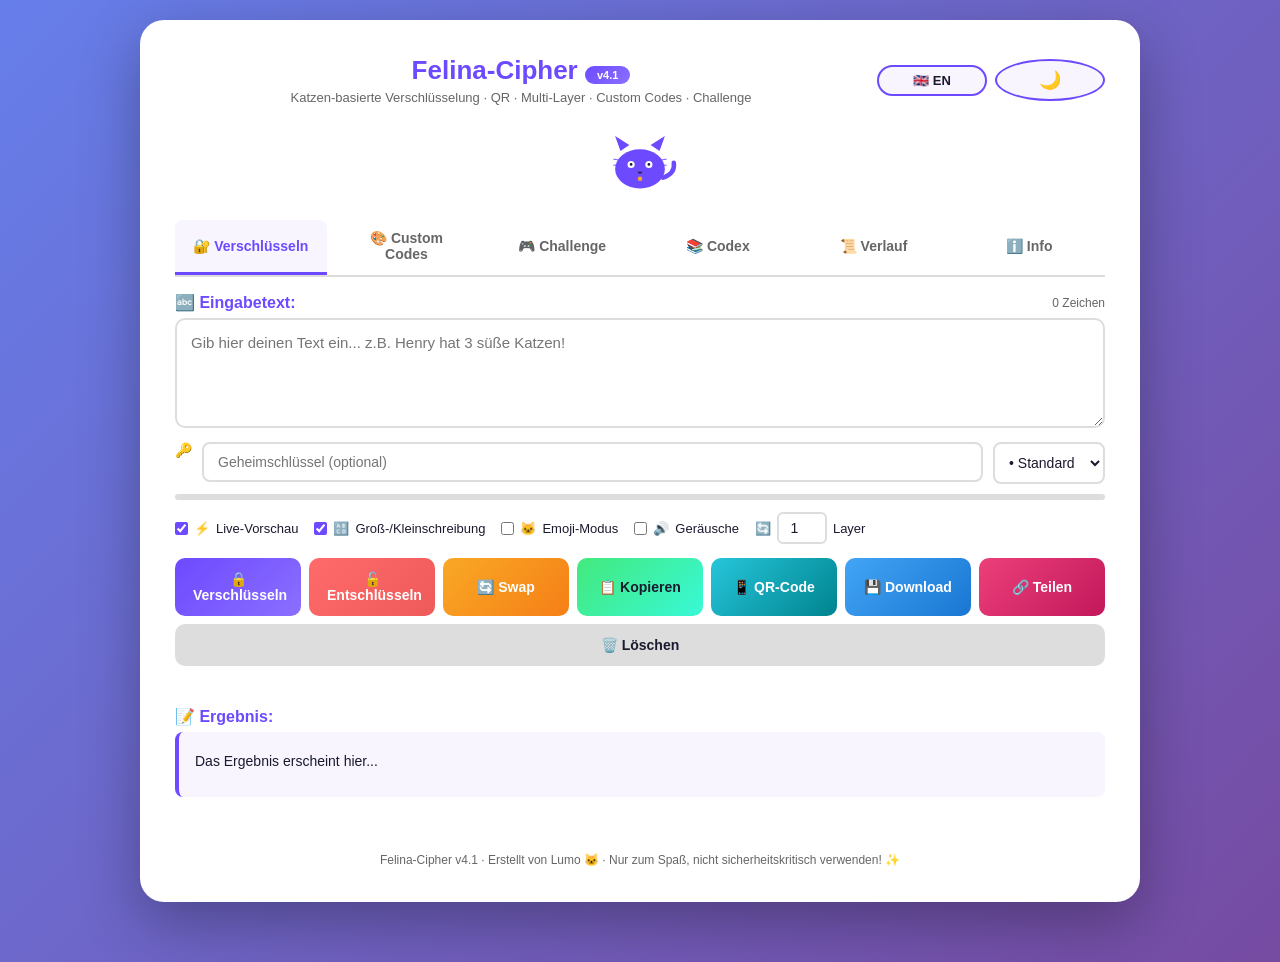
==== index.html @ 843919ae "Rename Cat_V4.1.html to index.html" ====
<!DOCTYPE html>
<html lang="de">
<head>
    <meta charset="UTF-8">
    <meta name="viewport" content="width=device-width, initial-scale=1.0">
    <meta name="description" content="Felina-Cipher v4.1 – Katzenbasierte Verschlüsselung mit Multi-Layer, QR-Codes und Challenge-Modus">
    <title>🐾 Felina-Cipher v4.1</title>
    <style>
        * { box-sizing: border-box; margin: 0; padding: 0; }

        :root {
            --bg: linear-gradient(135deg, #667eea 0%, #764ba2 100%);
            --container-bg: #ffffff;
            --text: #1a1a2e;
            --subtle: #666;
            --border: #ddd;
            --accent: #6d4aff;
            --accent-light: #8b6fff;
            --accent-bg: #f8f5ff;
            --accent-border: rgba(109,74,255,0.3);
            --red: #ff6b6b;
            --green: #43e97b;
            --gold: #f9a825;
            --blue: #42a5f5;
            --pink: #ec407a;
            --cyan: #26c6da;
            --hover-row: #efe7ff;
            --even-row: #f9f9f9;
            --shadow: rgba(0,0,0,0.3);
        }

        [data-theme="dark"] {
            --bg: linear-gradient(135deg, #0f0c29 0%, #1a1a2e 50%, #16213e 100%);
            --container-bg: #1a1a2e;
            --text: #e0e0e0;
            --subtle: #999;
            --border: #3a3a5c;
            --accent: #8b6fff;
            --accent-light: #a78bff;
            --accent-bg: #252540;
            --accent-border: rgba(139,111,255,0.3);
            --red: #ff6b6b;
            --green: #43e97b;
            --gold: #f9a825;
            --blue: #42a5f5;
            --pink: #ec407a;
            --cyan: #26c6da;
            --hover-row: #2e2e4a;
            --even-row: #222240;
            --shadow: rgba(0,0,0,0.6);
        }

        body {
            font-family: 'Segoe UI', Arial, sans-serif;
            background: var(--bg);
            min-height: 100vh;
            display: flex;
            justify-content: center;
            align-items: flex-start;
            padding: 20px;
            color: var(--text);
            transition: background 0.5s;
        }

        .container {
            background: var(--container-bg);
            border-radius: 24px;
            padding: 35px;
            max-width: 1000px;
            width: 100%;
            box-shadow: 0 20px 60px var(--shadow);
            margin-bottom: 40px;
            transition: background 0.4s, color 0.4s;
        }

        /* ========== HEADER ========== */
        .header {
            display: flex;
            justify-content: space-between;
            align-items: center;
            flex-wrap: wrap;
            gap: 10px;
            margin-bottom: 8px;
        }
        .title-area { text-align: center; flex: 1; }
        h1 { color: var(--accent); font-size: 26px; }
        .subtitle { color: var(--subtle); font-size: 13px; margin-top: 4px; }
        .version-badge {
            display: inline-block;
            background: linear-gradient(135deg, var(--accent), var(--accent-light));
            color: white; padding: 3px 12px;
            border-radius: 12px; font-size: 11px; font-weight: bold;
        }
        .header-actions { display: flex; gap: 8px; align-items: center; }

        .icon-btn {
            background: var(--accent-bg);
            border: 2px solid var(--accent);
            border-radius: 50%;
            width: 42px; height: 42px;
            cursor: pointer; font-size: 18px;
            display: flex; align-items: center; justify-content: center;
            transition: transform 0.4s;
            color: var(--text);
        }
        .icon-btn:hover { transform: rotate(360deg) scale(1.1); }

        .lang-toggle {
            background: var(--accent-bg);
            border: 2px solid var(--accent);
            border-radius: 20px;
            padding: 6px 14px;
            cursor: pointer;
            font-size: 13px;
            font-weight: bold;
            color: var(--text);
            transition: all 0.3s;
        }
        .lang-toggle:hover { background: var(--accent); color: white; }

        /* ========== ANIMATED CAT ========== */
        .cat-mascot { display: flex; justify-content: center; margin: 15px 0; }
        .cat-svg { width: 90px; height: 80px; }
        .cat-eye { animation: blink 4s infinite; transform-origin: center; }
        .cat-eye:nth-child(2) { animation-delay: 0.1s; }
        @keyframes blink {
            0%, 88%, 100% { transform: scaleY(1); }
            92% { transform: scaleY(0.1); }
        }
        .cat-tail { animation: tailWag 2s ease-in-out infinite; transform-origin: bottom; }
        @keyframes tailWag {
            0%, 100% { transform: rotate(-5deg); }
            50% { transform: rotate(15deg); }
        }
        .cat-whisker-l { animation: whiskerTwitch 5s infinite; }
        .cat-whisker-r { animation: whiskerTwitch 5s 0.3s infinite; }
        @keyframes whiskerTwitch {
            0%, 90%, 100% { transform: translateX(0); }
            93% { transform: translateX(-1px); }
            96% { transform: translateX(1px); }
        }

        /* ========== TABS ========== */
        .tabs {
            display: flex; gap: 4px; margin: 20px 0 16px;
            border-bottom: 2px solid var(--border); flex-wrap: wrap;
        }
        .tab {
            padding: 10px 18px; cursor: pointer;
            border: none; background: transparent;
            color: var(--subtle); font-size: 14px; font-weight: bold;
            border-bottom: 3px solid transparent;
            transition: all 0.3s; border-radius: 8px 8px 0 0;
            font-family: inherit;
        }
        .tab:hover { color: var(--accent); background: var(--accent-bg); }
        .tab.active {
            color: var(--accent); border-bottom-color: var(--accent);
            background: var(--accent-bg);
        }
        .tab-content { display: none; animation: fadeIn 0.3s ease; }
        .tab-content.active { display: block; }

        /* ========== INPUTS ========== */
        .label {
            font-weight: bold; color: var(--accent);
            margin: 16px 0 6px;
            display: flex; justify-content: space-between; align-items: center;
        }
        .char-counter { font-size: 12px; color: var(--subtle); font-weight: normal; }

        textarea {
            width: 100%; height: 110px;
            padding: 14px; border: 2px solid var(--border);
            border-radius: 10px; font-size: 15px; resize: vertical;
            transition: border-color 0.3s, box-shadow 0.3s;
            background: var(--container-bg); color: var(--text); font-family: inherit;
        }
        textarea:focus { outline: none; border-color: var(--accent); box-shadow: 0 0 0 3px var(--accent-border); }
        textarea.drag-over { border-color: var(--green); background: rgba(67,233,123,0.05); }

        .key-row {
            display: flex; gap: 10px; align-items: flex-start; margin: 10px 0; flex-wrap: wrap;
        }
        .key-row input[type="text"], .key-row input[type="password"] {
            flex: 1; min-width: 150px;
            padding: 10px 14px; border: 2px solid var(--border);
            border-radius: 8px; font-size: 14px;
            background: var(--container-bg); color: var(--text); font-family: inherit;
        }
        .key-row input:focus { outline: none; border-color: var(--gold); box-shadow: 0 0 0 3px rgba(249,168,37,0.15); }

        .strength-meter {
            width: 100%; height: 6px; border-radius: 3px;
            background: var(--border); margin-top: 6px; overflow: hidden;
        }
        .strength-fill {
            height: 100%; width: 0%; border-radius: 3px;
            transition: width 0.4s, background 0.4s;
        }

        select, .sep-select {
            padding: 10px; border: 2px solid var(--border);
            border-radius: 8px; font-size: 14px;
            background: var(--container-bg); color: var(--text); font-family: inherit;
        }
        select:focus { outline: none; border-color: var(--accent); }

        .options-row { display: flex; gap: 16px; margin: 12px 0; flex-wrap: wrap; align-items: center; }
        .checkbox-group { display: flex; align-items: center; gap: 6px; font-size: 13px; }
        .checkbox-group input { accent-color: var(--accent); cursor: pointer; }

        .layer-selector {
            display: flex; align-items: center; gap: 6px; font-size: 13px;
        }
        .layer-selector input {
            width: 50px; padding: 6px; text-align: center;
            border: 2px solid var(--border); border-radius: 6px;
            background: var(--container-bg); color: var(--text); font-size: 14px;
        }
        .layer-selector input:focus { outline: none; border-color: var(--cyan); }

        /* ========== BUTTONS ========== */
        .buttons { display: flex; gap: 8px; margin: 14px 0; flex-wrap: wrap; }
        button {
            flex: 1; min-width: 110px;
            padding: 13px 18px; font-size: 14px;
            border: none; border-radius: 10px;
            cursor: pointer;
            transition: transform 0.2s, box-shadow 0.2s, opacity 0.2s;
            font-weight: bold; font-family: inherit;
        }
        button:hover { transform: translateY(-2px); box-shadow: 0 5px 15px var(--accent-border); }
        button:active { transform: translateY(0); }
        button:disabled { opacity: 0.5; cursor: not-allowed; transform: none; }

        .btn-encrypt { background: linear-gradient(135deg, #6d4aff, #8b6fff); color: white; }
        .btn-decrypt { background: linear-gradient(135deg, #ff6b6b, #ee5a5a); color: white; }
        .btn-clear { background: var(--border); color: var(--text); }
        .btn-copy { background: linear-gradient(135deg, #43e97b, #38f9d7); color: #1a1a2e; }
        .btn-swap { background: linear-gradient(135deg, #f9a825, #f57f17); color: white; }
        .btn-download { background: linear-gradient(135deg, #42a5f5, #1976d2); color: white; }
        .btn-share { background: linear-gradient(135deg, #ec407a, #c2185b); color: white; }
        .btn-qr { background: linear-gradient(135deg, #26c6da, #00838f); color: white; }
        .btn-challenge { background: linear-gradient(135deg, #ab47bc, #6a1b9a); color: white; }

        /* ========== RESULT ========== */
        .progress-bar {
            height: 3px; border-radius: 3px;
            background: var(--border); overflow: hidden;
            margin: 8px 0; opacity: 0; transition: opacity 0.3s;
        }
        .progress-bar.active { opacity: 1; }
        .progress-fill {
            height: 100%;
            background: linear-gradient(90deg, var(--accent), var(--accent-light));
            width: 0%; transition: width 0.3s;
        }

        .result-box {
            background: var(--accent-bg);
            border-left: 4px solid var(--accent);
            padding: 16px; border-radius: 8px;
            word-break: break-word; min-height: 65px;
            font-size: 14px; line-height: 1.9;
            animation: fadeIn 0.3s ease;
        }

        @keyframes fadeIn { from { opacity: 0; transform: translateY(-5px); } to { opacity: 1; transform: translateY(0); } }

        .stats-bar { display: flex; gap: 10px; margin-top: 10px; font-size: 11px; color: var(--subtle); flex-wrap: wrap; }
        .stat-item { background: var(--accent-bg); padding: 4px 10px; border-radius: 8px; border: 1px solid var(--border); }

        .layer-indicator {
            display: flex; gap: 4px; margin-top: 8px; flex-wrap: wrap;
        }
        .layer-dot {
            width: 24px; height: 24px; border-radius: 50%;
            background: var(--accent-bg); border: 2px solid var(--accent);
            display: flex; align-items: center; justify-content: center;
            font-size: 10px; font-weight: bold; color: var(--accent);
            transition: all 0.3s;
        }
        .layer-dot.active { background: var(--accent); color: white; transform: scale(1.15); }

        /* ========== FREQUENCY CHART ========== */
        .freq-chart { margin-top: 16px; display: flex; flex-wrap: wrap; gap: 6px; }
        .freq-bar-wrapper { display: flex; flex-direction: column; align-items: center; gap: 4px; min-width: 50px; }
        .freq-bar {
            width: 30px;
            background: linear-gradient(180deg, var(--accent), var(--accent-light));
            border-radius: 4px 4px 0 0;
            transition: height 0.5s ease; min-height: 2px;
        }
        .freq-label { font-size: 9px; color: var(--subtle); text-align: center; max-width: 50px; overflow: hidden; text-overflow: ellipsis; white-space: nowrap; }

        /* ========== QR MODAL ========== */
        .modal-overlay {
            position: fixed; inset: 0;
            background: rgba(0,0,0,0.7);
            display: none; align-items: center; justify-content: center;
            z-index: 1000; padding: 20px;
            backdrop-filter: blur(4px);
        }
        .modal-overlay.active { display: flex; animation: fadeIn 0.2s ease; }
        .modal-content {
            background: var(--container-bg);
            border-radius: 20px; padding: 30px;
            max-width: 400px; width: 100%; text-align: center;
            box-shadow: 0 20px 60px rgba(0,0,0,0.5);
            animation: modalIn 0.3s ease;
        }
        @keyframes modalIn { from { opacity: 0; transform: scale(0.9); } to { opacity: 1; transform: scale(1); } }
        .modal-content h2 { color: var(--accent); margin-bottom: 16px; }
        .modal-content img { max-width: 250px; border-radius: 12px; margin: 16px auto; display: block; }
        .modal-content .modal-buttons { display: flex; gap: 10px; margin-top: 16px; }
        .modal-content button { min-width: auto; }

        /* ========== HISTORY ========== */
        .history-list { display: flex; flex-direction: column; gap: 8px; margin-top: 12px; }
        .history-item {
            display: flex; justify-content: space-between; align-items: center;
            padding: 10px 14px; background: var(--accent-bg);
            border: 1px solid var(--border); border-radius: 10px;
            cursor: pointer; transition: border-color 0.3s, transform 0.2s;
        }
        .history-item:hover { border-color: var(--accent); transform: translateX(4px); }
        .history-text { font-size: 13px; overflow: hidden; text-overflow: ellipsis; white-space: nowrap; max-width: 70%; }
        .history-meta { font-size: 11px; color: var(--subtle); display: flex; gap: 10px; align-items: center; }
        .history-delete { background: none; border: none; color: var(--red); cursor: pointer; font-size: 18px; padding: 2px 6px; min-width: auto; }
        .history-delete:hover { transform: scale(1.3); box-shadow: none; }
        .history-empty { text-align: center; color: var(--subtle); padding: 30px; font-size: 14px; }

        /* ========== CUSTOM CODES ========== */
        .custom-code-row {
            display: flex; gap: 8px; align-items: center; margin-bottom: 8px; flex-wrap: wrap;
        }
        .custom-code-row input {
            padding: 8px 12px; border: 2px solid var(--border);
            border-radius: 8px; font-size: 14px;
            background: var(--container-bg); color: var(--text); font-family: inherit;
        }
        .custom-code-row input:first-child { width: 60px; text-align: center; }
        .custom-code-row input:nth-child(2) { flex: 1; min-width: 150px; }
        .custom-code-row button { min-width: auto; max-width: 40px; padding: 8px; font-size: 16px; }
        .custom-list { margin-top: 16px; }
        .custom-item {
            display: inline-flex; align-items: center; gap: 6px;
            background: var(--accent-bg); border: 1px solid var(--accent);
            border-radius: 20px; padding: 4px 12px; margin: 4px; font-size: 13px;
        }
        .custom-item button { min-width: auto; max-width: auto; background: none; border: none; color: var(--red); cursor: pointer; font-size: 16px; padding: 0; }

        /* ========== CHALLENGE ========== */
        .challenge-box {
            background: linear-gradient(135deg, var(--accent-bg), rgba(171,71,188,0.1));
            border: 2px dashed var(--accent);
            border-radius: 12px; padding: 24px; margin: 16px 0; text-align: center;
        }
        .challenge-code {
            font-family: monospace; font-size: 14px;
            background: var(--container-bg); border-radius: 8px;
            padding: 16px; margin: 12px 0; word-break: break-word;
            border: 1px solid var(--border);
        }
        .challenge-feedback { margin-top: 10px; font-weight: bold; font-size: 14px; }

        /* ========== TABLES ========== */
        .table-search {
            width: 100%; padding: 10px 14px;
            border: 2px solid var(--border); border-radius: 8px;
            font-size: 14px; margin-bottom: 12px;
            background: var(--container-bg); color: var(--text); font-family: inherit;
        }
        .table-search:focus { outline: none; border-color: var(--accent); }
        .tables-container { display: flex; gap: 20px; flex-wrap: wrap; }
        .table-wrapper { flex: 1; min-width: 250px; }
        .table-wrapper h3 { color: var(--accent); font-size: 15px; margin-bottom: 8px; }
        table { width: 100%; border-collapse: collapse; font-size: 12px; }
        th, td { padding: 8px 10px; border: 1px solid var(--border); text-align: left; }
        th { background: var(--accent); color: white; position: sticky; top: 0; }
        tr:nth-child(even) { background: var(--even-row); }
        tr:hover { background: var(--hover-row); }
        td code { background: var(--accent-bg); padding: 2px 6px; border-radius: 4px; font-size: 11px; color: var(--accent); }
        .section-divider { background: var(--accent); color: white; font-weight: bold; text-align: center; }

        /* ========== ABOUT ========== */
        .about-card { background: var(--accent-bg); border-radius: 12px; padding: 20px; margin-top: 12px; line-height: 1.8; }
        .about-card h3 { color: var(--accent); margin-bottom: 10px; }
        .about-card ul { margin-left: 20px; }
        .about-card li { margin-bottom: 6px; }
        .about-card code { background: var(--container-bg); padding: 2px 6px; border-radius: 4px; font-size: 12px; color: var(--accent); }
        kbd { background: var(--accent-bg); border: 1px solid var(--border); border-radius: 4px; padding: 2px 6px; font-size: 12px; font-family: monospace; }

        footer { text-align: center; margin-top: 30px; color: var(--subtle); font-size: 12px; }
        .error-text { color: var(--red); }
        .success-text { color: var(--green); font-weight: bold; }
        .warning-text { color: var(--gold); font-weight: bold; }

        @media (max-width: 600px) {
            .container { padding: 20px; }
            h1 { font-size: 20px; }
            button { min-width: 100%; }
            .buttons { flex-direction: column; }
            .table-wrapper { min-width: 100%; }
        }
    </style>
</head>
<body>
    <div class="container">
        <!-- HEADER -->
        <div class="header">
            <div class="title-area">
                <h1>Felina-Cipher <span class="version-badge">v4.1</span></h1>
                <p class="subtitle" data-i18n="subtitle">Katzen-basierte Verschlüsselung · QR · Multi-Layer · Custom Codes · Challenge</p>
            </div>
            <div class="header-actions">
                <button class="lang-toggle" onclick="toggleLang()" id="langBtn" aria-label="Sprache wechseln">🇬🇧 EN</button>
                <button class="icon-btn" onclick="toggleTheme()" title="Dark Mode" id="themeBtn" aria-label="Dark Mode umschalten">🌙</button>
            </div>
        </div>

        <!-- ANIMATED CAT -->
        <div class="cat-mascot">
            <svg class="cat-svg" viewBox="0 0 100 90" role="img" aria-label="Felina-Cipher Maskottchen">
                <ellipse cx="50" cy="55" rx="28" ry="22" fill="#6d4aff"/>
                <polygon points="28,35 22,18 38,28" fill="#6d4aff"/>
                <polygon points="72,35 78,18 62,28" fill="#6d4aff"/>
                <circle cx="40" cy="50" r="4" fill="white" class="cat-eye"/>
                <circle cx="60" cy="50" r="4" fill="white" class="cat-eye"/>
                <circle cx="40" cy="50" r="1.5" fill="#1a1a2e"/>
                <circle cx="60" cy="50" r="1.5" fill="#1a1a2e"/>
                <path d="M 48 58 Q 50 61 52 58" stroke="#1a1a2e" stroke-width="1.5" fill="none"/>
                <line x1="32" y1="46" x2="20" y2="44" stroke="#6d4aff" stroke-width="1" class="cat-whisker-l"/>
                <line x1="32" y1="50" x2="20" y2="51" stroke="#6d4aff" stroke-width="1" class="cat-whisker-l"/>
                <line x1="68" y1="46" x2="80" y2="44" stroke="#6d4aff" stroke-width="1" class="cat-whisker-r"/>
                <line x1="68" y1="50" x2="80" y2="51" stroke="#6d4aff" stroke-width="1" class="cat-whisker-r"/>
                <path class="cat-tail" d="M 76 65 Q 90 60 88 48" stroke="#6d4aff" stroke-width="5" fill="none" stroke-linecap="round"/>
                <circle cx="50" cy="66" r="2.5" fill="#f9a825"/>
            </svg>
        </div>

        <!-- TABS -->
        <div class="tabs" role="tablist">
            <button class="tab active" onclick="switchTab(event,'main')" data-i18n="tab_cipher" role="tab">🔐 Verschlüsseln</button>
            <button class="tab" onclick="switchTab(event,'custom')" data-i18n="tab_custom" role="tab">🎨 Custom Codes</button>
            <button class="tab" onclick="switchTab(event,'challenge')" data-i18n="tab_challenge" role="tab">🎮 Challenge</button>
            <button class="tab" onclick="switchTab(event,'codex')" data-i18n="tab_codex" role="tab">📚 Codex</button>
            <button class="tab" onclick="switchTab(event,'history')" data-i18n="tab_history" role="tab">📜 Verlauf</button>
            <button class="tab" onclick="switchTab(event,'about')" data-i18n="tab_about" role="tab">ℹ️ Info</button>
        </div>

        <!-- ========== TAB: MAIN ========== -->
        <div class="tab-content active" id="tab-main" role="tabpanel">
            <div class="label">
                <span data-i18n="input_label">🔤 Eingabetext:</span>
                <span class="char-counter" id="charCounter">0 Zeichen</span>
            </div>
            <textarea id="inputText" placeholder="Gib hier deinen Text ein... z.B. Henry hat 3 süße Katzen!" oninput="onInputChange()"></textarea>

            <div class="key-row">
                <span style="font-size:14px;">🔑</span>
                <input type="password" id="secretKey" placeholder="Geheimschlüssel (optional)" oninput="updateStrength(); handleLivePreview();">
                <select id="separatorSelect" class="sep-select" onchange="handleLivePreview()">
                    <option value=" • ">• Standard</option>
                    <option value=" ">␣ Leerz.</option>
                    <option value=" 🐾 ">🐾 Pfote</option>
                    <option value=" | ">| Strich</option>
                    <option value=" / ">/ Slash</option>
                    <option value=" :: ">:: Doppelp.</option>
                    <option value=" 🐱 ">🐱 Katze</option>
                    <option value=" ⭐ ">⭐ Stern</option>
                </select>
            </div>
            <div class="strength-meter"><div class="strength-fill" id="strengthFill"></div></div>

            <div class="options-row">
                <label class="checkbox-group">
                    <input type="checkbox" id="livePreview" checked onchange="handleLivePreview()">
                    ⚡ <span data-i18n="live_preview">Live-Vorschau</span>
                </label>
                <label class="checkbox-group">
                    <input type="checkbox" id="preserveCase" checked onchange="handleLivePreview()">
                    🔠 <span data-i18n="case_preserve">Groß-/Kleinschreibung</span>
                </label>
                <label class="checkbox-group">
                    <input type="checkbox" id="emojiMode" onchange="handleLivePreview()">
                    🐱 <span data-i18n="emoji_mode">Emoji-Modus</span>
                </label>
                <label class="checkbox-group">
                    <input type="checkbox" id="soundEnabled" onchange="toggleSound()">
                    🔊 <span data-i18n="sounds">Geräusche</span>
                </label>
                <div class="layer-selector">
                    <span>🔄</span>
                    <input type="number" id="layerCount" min="1" max="5" value="1" onchange="handleLivePreview()">
                    <span data-i18n="layers">Layer</span>
                </div>
            </div>

            <div class="buttons">
                <button class="btn-encrypt" onclick="encrypt()" data-i18n="encrypt">🔒 Verschlüsseln</button>
                <button class="btn-decrypt" onclick="decrypt()" data-i18n="decrypt">🔓 Entschlüsseln</button>
                <button class="btn-swap" onclick="swapToInput()" data-i18n="swap">🔄 Swap</button>
                <button class="btn-copy" onclick="copyResult()" data-i18n="copy">📋 Kopieren</button>
                <button class="btn-qr" onclick="showQR()" data-i18n="qr">📱 QR-Code</button>
                <button class="btn-download" onclick="downloadResult()" data-i18n="download">💾 Download</button>
                <button class="btn-share" onclick="shareURL()" data-i18n="share">🔗 Teilen</button>
                <button class="btn-clear" onclick="clearAll()" data-i18n="clear">🗑️ Löschen</button>
            </div>

            <div class="progress-bar" id="progressBar"><div class="progress-fill" id="progressFill"></div></div>
            <div class="layer-indicator" id="layerIndicator"></div>

            <div class="label"><span data-i18n="result">📝 Ergebnis:</span></div>
            <div class="result-box" id="outputBox" data-i18n-placeholder="result_placeholder">Das Ergebnis erscheint hier...</div>
            <div class="stats-bar" id="statsBar"></div>
            <div class="freq-chart" id="freqChart"></div>
        </div>

        <!-- ========== TAB: CUSTOM CODES ========== -->
        <div class="tab-content" id="tab-custom" role="tabpanel">
            <h3 style="color:var(--accent);" data-i18n="custom_title">🎨 Eigene Katzen-Codes definieren</h3>
            <p style="color:var(--subtle);font-size:13px;margin:8px 0;" data-i18n="custom_desc">
                Überschreibe bestehende Codes oder füge neue hinzu. Diese werden beim Verschlüsseln verwendet.
            </p>
            <div class="custom-code-row">
                <input type="text" id="customChar" placeholder="A" maxlength="2">
                <input type="text" id="customCode" placeholder="meow-mix">
                <button class="btn-encrypt" onclick="addCustomCode()" style="min-width:auto;padding:8px 16px;">➕ Hinzufügen</button>
            </div>
            <div class="custom-list" id="customList"></div>
            <div style="display:flex;gap:10px;margin-top:16px;flex-wrap:wrap;">
                <button class="btn-download" onclick="exportConfig()" style="min-width:auto;padding:10px 20px;">📤 Export JSON</button>
                <button class="btn-encrypt" onclick="document.getElementById('importFile').click()" style="min-width:auto;padding:10px 20px;">📥 Import JSON</button>
                <input type="file" id="importFile" accept=".json" style="display:none;" onchange="importConfig(event)">
                <button class="btn-clear" onclick="resetCustomCodes()" style="min-width:auto;padding:10px 20px;">🗑️ Zurücksetzen</button>
            </div>
        </div>

        <!-- ========== TAB: CHALLENGE ========== -->
        <div class="tab-content" id="tab-challenge" role="tabpanel">
            <h3 style="color:var(--accent);" data-i18n="challenge_title">🎮 Challenge-Modus</h3>
            <p style="color:var(--subtle);font-size:13px;margin:8px 0;" data-i18n="challenge_desc">
                Ein zufälliger Katzen-Code wird generiert. Kannst du ihn entschlüsseln?
            </p>
            <div class="challenge-box">
                <div class="challenge-code" id="challengeCode">Klicke auf "Neue Challenge" um zu starten! 🐱</div>
                <input type="text" id="challengeAnswer" placeholder="Deine Antwort..." style="width:100%;padding:12px;border:2px solid var(--border);border-radius:8px;font-size:15px;margin:10px 0;background:var(--container-bg);color:var(--text);font-family:inherit;" onkeydown="if(event.key==='Enter')checkChallenge()">
                <div class="challenge-feedback" id="challengeFeedback"></div>
                <div style="display:flex;gap:10px;justify-content:center;margin-top:16px;flex-wrap:wrap;">
                    <button class="btn-challenge" onclick="newChallenge()" style="min-width:auto;padding:10px 24px;">🎲 Neue Challenge</button>
                    <button class="btn-decrypt" onclick="revealChallenge()" style="min-width:auto;padding:10px 24px;">👁️ Auflösen</button>
                    <button class="btn-encrypt" onclick="checkChallenge()" style="min-width:auto;padding:10px 24px;">✅ Prüfen</button>
                </div>
                <div style="margin-top:12px;font-size:12px;color:var(--subtle);" data-i18n="challenge_score">Punkte: <span id="challengeScore">0</span> | Gelöst: <span id="challengeSolved">0</span> | Fehlversuche: <span id="challengeFails">0</span></div>
            </div>
        </div>

        <!-- ========== TAB: CODEX ========== -->
        <div class="tab-content" id="tab-codex" role="tabpanel">
            <input type="text" class="table-search" id="tableSearch" placeholder="🔍 Suche nach Buchstabe oder Katzen-Code..." oninput="filterTable()">
            <div class="tables-container">
                <div class="table-wrapper">
                    <h3 data-i18n="letters_table">📖 Buchstaben &amp; Umlaute</h3>
                    <table id="letterTable"></table>
                </div>
                <div class="table-wrapper">
                    <h3 data-i18n="numbers_table">🔢 Zahlen &amp; Sonderzeichen</h3>
                    <table id="numberTable"></table>
                </div>
            </div>
            <p style="margin-top:12px;font-size:13px;color:var(--subtle);">
                💡 Großbuchstaben → <code>big-</code> Präfix<br>
                🌍 Intl.: FR · ES · IT · NO · PL · CZ · HU · PT
            </p>
        </div>

        <!-- ========== TAB: HISTORY ========== -->
        <div class="tab-content" id="tab-history" role="tabpanel">
            <div style="display:flex;justify-content:space-between;align-items:center;margin-bottom:12px;">
                <h3 style="color:var(--accent);" data-i18n="history_title">📜 Letzte Konvertierungen</h3>
                <button onclick="clearHistory()" style="max-width:160px;min-width:auto;background:var(--red);color:white;padding:8px 16px;font-size:13px;" data-i18n="clear_history">🗑️ Alle löschen</button>
            </div>
            <div class="history-list" id="historyList"></div>
        </div>

        <!-- ========== TAB: ABOUT ========== -->
        <div class="tab-content" id="tab-about" role="tabpanel">
            <div class="about-card">
                <h3>🐱 Felina-Cipher v4.1</h3>
                <p data-i18n="about_desc">Die ultimative katzenbasierte Verschlüsselungsmethode.</p>
                <ul style="margin-top:12px;">
                    <li><strong>26 Buchstaben</strong> (A–Z) + <code>big-</code> für Großschreibung</li>
                    <li><strong>4 Umlaute</strong> + <strong>11 Intl.</strong> (FR ES IT NO PL CZ HU PT)</li>
                    <li><strong>10 Zahlen</strong> + <strong>30+ Sonderzeichen</strong></li>
                    <li><strong>🔑 Secret Key</strong> mit Stärkeanzeige</li>
                    <li><strong>🔄 Multi-Layer</strong> – 1–5fache Verschlüsselung</li>
                    <li><strong>🐱 Emoji-Modus</strong> – Ausgabe als Katzen-Emojis</li>
                    <li><strong>🎨 Custom Codes</strong> – Eigene Zuordnungen</li>
                    <li><strong>📱 QR-Code</strong> Generierung</li>
                    <li><strong>🎮 Challenge-Modus</strong> – Zufällige Rätsel</li>
                    <li><strong>📤 Export/Import</strong> der Konfiguration als JSON</li>
                    <li><strong>🌍 DE/EN</strong> UI-Sprachumschaltung</li>
                    <li><strong>📜 Verlauf</strong> – letzte 10 Aktionen (localStorage)</li>
                    <li><strong>🔊 Web Audio</strong> – Miauen bei Aktionen</li>
                    <li><strong>⚡ Debounced Live-Vorschau</strong> – performante Eingabeverarbeitung</li>
                </ul>
                <h3 style="margin-top:16px;">⌨️ Tastenkürzel</h3>
                <ul>
                    <li><kbd>Strg</kbd> + <kbd>Enter</kbd> → Verschlüsseln</li>
                    <li><kbd>Strg</kbd> + <kbd>Umschalt</kbd> + <kbd>Enter</kbd> → Entschlüsseln</li>
                    <li><kbd>Strg</kbd> + <kbd>L</kbd> → Eingabe löschen</li>
                    <li><kbd>Strg</kbd> + <kbd>Q</kbd> → QR-Code anzeigen</li>
                </ul>
                <h3 style="margin-top:16px;">📁 Drag &amp; Drop</h3>
                <p>Ziehe eine <code>.txt</code>-Datei auf das Eingabefeld.</p>
            </div>
        </div>

        <footer>Felina-Cipher v4.1 · Erstellt von Lumo 🐱 · Nur zum Spaß, nicht sicherheitskritisch verwenden! ✨</footer>
    </div>

    <!-- QR MODAL -->
    <div class="modal-overlay" id="qrModal" onclick="closeQR(event)" role="dialog" aria-label="QR Code Dialog">
        <div class="modal-content" onclick="event.stopPropagation()">
            <h2>📱 QR-Code</h2>
            <img id="qrImage" alt="QR Code" style="display:none;">
            <div id="qrLoading">⏳ Generiere QR-Code...</div>
            <div id="qrText" style="font-size:11px;color:var(--subtle);margin-top:8px;word-break:break-all;max-height:60px;overflow:hidden;"></div>
            <div class="modal-buttons">
                <button class="btn-download" onclick="downloadQR()" style="min-width:auto;padding:10px 20px;">💾 Speichern</button>
                <button class="btn-clear" onclick="closeQR()" style="min-width:auto;padding:10px 20px;">✕ Schließen</button>
            </div>
        </div>
    </div>

    <script>
        // ====================================================================
        //  FELINA-CIPHER v4.1 — Improved Version
        // ====================================================================

        // ===== I18N =====
        const i18n = {
            de: {
                subtitle: "Katzen-basierte Verschlüsselung · QR · Multi-Layer · Custom Codes · Challenge",
                tab_cipher: "🔐 Verschlüsseln", tab_custom: "🎨 Custom Codes", tab_challenge: "🎮 Challenge",
                tab_codex: "📚 Codex", tab_history: "📜 Verlauf", tab_about: "ℹ️ Info",
                input_label: "🔤 Eingabetext:", live_preview: "Live-Vorschau", case_preserve: "Groß-/Kleinschreibung",
                emoji_mode: "Emoji-Modus", sounds: "Geräusche", layers: "Layer",
                encrypt: "🔒 Verschlüsseln", decrypt: "🔓 Entschlüsseln", swap: "🔄 Swap",
                copy: "📋 Kopieren", qr: "📱 QR-Code", download: "💾 Download", share: "🔗 Teilen", clear: "🗑️ Löschen",
                result: "📝 Ergebnis:", result_placeholder: "Das Ergebnis erscheint hier...",
                custom_title: "🎨 Eigene Katzen-Codes definieren",
                custom_desc: "Überschreibe bestehende Codes oder füge neue hinzu.",
                challenge_title: "🎮 Challenge-Modus",
                challenge_desc: "Ein zufälliger Katzen-Code wird generiert. Kannst du ihn entschlüsseln?",
                challenge_score: "Punkte",
                letters_table: "📖 Buchstaben & Umlaute",
                numbers_table: "🔢 Zahlen & Sonderzeichen",
                history_title: "📜 Letzte Konvertierungen", clear_history: "🗑️ Alle löschen",
                about_desc: "Die ultimative katzenbasierte Verschlüsselungsmethode."
            },
            en: {
                subtitle: "Cat-based encryption · QR · Multi-Layer · Custom Codes · Challenge",
                tab_cipher: "🔐 Encrypt", tab_custom: "🎨 Custom Codes", tab_challenge: "🎮 Challenge",
                tab_codex: "📚 Codex", tab_history: "📜 History", tab_about: "ℹ️ About",
                input_label: "🔤 Input text:", live_preview: "Live Preview", case_preserve: "Case sensitivity",
                emoji_mode: "Emoji Mode", sounds: "Sounds", layers: "Layers",
                encrypt: "🔒 Encrypt", decrypt: "🔓 Decrypt", swap: "🔄 Swap",
                copy: "📋 Copy", qr: "📱 QR Code", download: "💾 Download", share: "🔗 Share", clear: "🗑️ Clear",
                result: "📝 Result:", result_placeholder: "Results will appear here...",
                custom_title: "🎨 Define your own cat codes",
                custom_desc: "Override existing codes or add new ones.",
                challenge_title: "🎮 Challenge Mode",
                challenge_desc: "A random cat code is generated. Can you decrypt it?",
                challenge_score: "Score",
                letters_table: "📖 Letters & Umlauts",
                numbers_table: "🔢 Numbers & Special chars",
                history_title: "📜 Recent conversions", clear_history: "🗑️ Clear all",
                about_desc: "The ultimate cat-based encryption method."
            }
        };
        let currentLang = 'de';
        function toggleLang() {
            currentLang = currentLang === 'de' ? 'en' : 'de';
            document.getElementById('langBtn').textContent = currentLang === 'de' ? '🇬🇧 EN' : '🇩🇪 DE';
            document.querySelectorAll('[data-i18n]').forEach(el => {
                const key = el.getAttribute('data-i18n');
                if (i18n[currentLang][key]) el.textContent = i18n[currentLang][key];
            });
            const ph = document.getElementById('inputText');
            ph.placeholder = currentLang === 'de' ? 'Gib hier deinen Text ein...' : 'Enter your text here...';
            const ob = document.getElementById('outputBox');
            if (ob.textContent.includes('Das Ergebnis erscheint') || ob.textContent.includes('Results will appear')) {
                ob.textContent = i18n[currentLang].result_placeholder;
            }
            saveSettings();
        }

        // ===== CIPHER MAPS =====
        const felinaLetters = {
            'a':'purr','b':'whisker','c':'cat','d':'paw','e':'ear',
            'f':'fur','g':'growl','h':'hiss','i':'indoor-prowl','j':'jump',
            'k':'kitty','l':'lick','m':'meow','n':'nap','o':'orange-tabby',
            'p':'play','q':'quiet','r':'rub','s':'sleep','t':'toy',
            'u':'under-bed','v':'velvet-paws','w':'wag','x':'xray-box',
            'y':'yowl','z':'zzz'
        };
        const felinaUmlauts = { 'ä':'autumn-shed','ö':'open-mouth-yawn','ü':'overstretch','ß':'sharp-claw' };
        const felinaIntl = {
            'é':'french-purr','è':'low-purr','ê':'roof-cat','à':'paw-down',
            'ç':'curled-tail','ñ':'tilde-nap','ì':'italian-stretch','ò':'surprise-meow',
            'å':'nordic-fluff','æ':'northern-double','ø':'northern-circle',
            'ł':'polish-streak','ś':'polish-slink','ż':'polish-spark',
            'č':'czech-crouch','ř':'czech-roll','ě':'czech-elegant',
            'ő':'hungarian-prowl','ű':'hungarian-leap',
            'ã':'portuguese-doze'
        };
        const felinaNumbers = {
            '0':'bowl-empty','1':'lone-stalk','2':'paired-whiskers','3':'tripod-tabby',
            '4':'perfect-landfall','5':'keen-senses','6':'poly-toes','7':'sunrise-groom',
            '8':'midnight-zoom','9':'final-life'
        };
        const felinaSpecial = {
            ' ':'tail-swish','!':'scruff-grab','?':'tilt-head','.':'paw-stamp',
            ',':'slow-blink',';':'half-blink',':':'tail-twitch','-':'arch-back',
            '_':'floor-sleep','+':'extra-treat','=':'balanced-pounce','*':'star-pattern',
            '/':'fence-leap','\\':'slip-under','(':'curl-up',')':'uncurl',
            '[':'hide-box-open',']':'hide-box-close','{':'paw-reach','}':'paw-retract',
            '@':'collar-tag','#':'scratch-post','&':'bonded-pair','%':'partial-purr',
            '"':'double-meow',"'":'claw-scratch','|':'tail-straight-up','~':'belly-up',
            '^':'perched-high','<':'stalk-low','>':'pounce-high','€':'premium-tuna','$':'treat-jar',
            '•':'bullet-mark'
        };

        // Emoji map for emoji mode — expanded with missing entries
        const emojiMap = {
            'a':'😸','b':'😻','c':'🐱','d':'🐾','e':'👂','f':'🧶','g':'😾','h':'😼',
            'i':'🏠','j':'🤸','k':'😺','l':'👅','m':'📣','n':'💤','o':'🟠','p':'🎾',
            'q':'🤫','r':'蹭','s':'😴','t':'🪀','u':'🛏️','v':'🧤','w':'〰️','x':'📦',
            'y':'📢','z':'😴',
            'ä':'🍂','ö':'😮','ü':'🤸','ß':'🐈‍⬛',
            'é':'🇫🇷','è':'🔽','ê':'🏠','à':'⬇️','ç':'🌀','ñ':'🌐',
            'ì':'🇮🇹','ò':'😲','å':'❄️','æ':'👥','ø':'⭕',
            'ł':'🇵🇱','ś':'💫','ż':'✨','č':'🇨🇿','ř':'🔄','ě':'💃',
            'ő':'🇭🇺','ű':'🦘','ã':'🇵🇹',
            '0':'🥣','1':'1️⃣','2':'2️⃣','3':'3️⃣','4':'4️⃣','5':'5️⃣',
            '6':'6️⃣','7':'7️⃣','8':'8️⃣','9':'9️⃣',
            ' ':'💨','!':'😬','?':'🤔','.':'👣',',':'🙈',';':'😑',':':'👀','-':'🌀',
            '_':'🧊','+':'🐟','=':'⚖️','*':'⭐','/':'🚧','\\':'🕳️',
            '(':'🥚',')':'🐣','[':'📦','{':'🤲','@':'🏷️','#':'📌','&':'💞','%':'📊',
            '"':'💬',"'":'💅','|':'📏','~':'🤰','^':'🪜','<':'🏃','>':'🎯',
            '€':'🐟','$':'🍬','•':'⚫'
        };

        const baseMaps = { ...felinaLetters, ...felinaUmlauts, ...felinaIntl, ...felinaNumbers, ...felinaSpecial };
        let workingMaps = { ...baseMaps };
        let customOverrides = {};
        let reverseMapCache = null;
        let reverseMapDirty = true;

        function rebuildReverseMaps() {
            const rev = {};
            Object.entries(workingMaps).forEach(([k, v]) => {
                rev[v] = k;
                if (k.match(/[a-zäöüßéèêàçñìòåæøłśżčřěőűã]/)) {
                    rev['big-' + v] = k.toUpperCase();
                }
            });
            return rev;
        }

        function getReverseMaps() {
            if (reverseMapDirty || !reverseMapCache) {
                reverseMapCache = rebuildReverseMaps();
                reverseMapDirty = false;
            }
            return reverseMapCache;
        }

        function markReverseMapDirty() {
            reverseMapDirty = true;
        }

        // ===== SECRET KEY =====
        function getKeyShift(key) {
            if (!key || key.length === 0) return 0;
            let s = 0; for (let c of key) s += c.charCodeAt(0);
            return s;
        }
        function applyShift(code, shift) {
            if (!shift) return code;
            const codes = Object.values(workingMaps).sort();
            let idx = codes.indexOf(code);
            if (idx === -1) return code;
            idx = ((idx + shift) % codes.length + codes.length) % codes.length;
            return codes[idx];
        }
        function reverseShift(code, shift) {
            if (!shift) return code;
            const codes = Object.values(workingMaps).sort();
            let idx = codes.indexOf(code);
            if (idx === -1) return code;
            idx = ((idx - shift) % codes.length + codes.length) % codes.length;
            return codes[idx];
        }

        // ===== PASSWORD STRENGTH =====
        function updateStrength() {
            const key = document.getElementById('secretKey').value;
            const fill = document.getElementById('strengthFill');
            if (!key) { fill.style.width = '0%'; fill.style.background = 'var(--border)'; return; }
            let score = 0;
            if (key.length >= 4) score++;
            if (key.length >= 8) score++;
            if (key.length >= 12) score++;
            if (/[A-Z]/.test(key) && /[a-z]/.test(key)) score++;
            if (/[0-9]/.test(key)) score++;
            if (/[^A-Za-z0-9]/.test(key)) score++;
            const pct = Math.min(100, score * 17);
            const colors = ['#ff6b6b','#ff9800','#f9a825','#cddc39','#43e97b','#43e97b'];
            fill.style.width = pct + '%';
            fill.style.background = colors[Math.min(score, 5)];
        }

        // ===== DEBOUNCED LIVE PREVIEW =====
        let inputDebounceTimer = null;
        function onInputChange() {
            updateCounter();
            if (inputDebounceTimer) clearTimeout(inputDebounceTimer);
            inputDebounceTimer = setTimeout(() => handleLivePreview(), 200);
        }

        // ===== ENCRYPT (with multi-layer) =====
        function encrypt() {
            const input = document.getElementById('inputText').value;
            const preserveCase = document.getElementById('preserveCase').checked;
            const emojiMode = document.getElementById('emojiMode').checked;
            const sep = document.getElementById('separatorSelect').value;
            const keyShift = getKeyShift(document.getElementById('secretKey').value);
            const layers = parseInt(document.getElementById('layerCount').value) || 1;
            let current = input;
            let freq = {};
            showLayerAnimation(layers);

            for (let layer = 0; layer < layers; layer++) {
                let parts = [];
                for (let char of current) {
                    const lower = char.toLowerCase();
                    if (workingMaps[lower]) {
                        let code = workingMaps[lower];
                        if (emojiMode && emojiMap[lower]) {
                            code = emojiMap[lower];
                        } else {
                            if (preserveCase && char !== lower && lower.match(/[a-zäöüßéèêàçñìòåæøłśżčřěőűã]/)) {
                                code = 'big-' + code;
                            }
                            if (keyShift > 0) {
                                const base = code.replace(/^big-/, '');
                                const shifted = applyShift(base, keyShift);
                                code = code.startsWith('big-') ? 'big-' + shifted : shifted;
                            }
                        }
                        parts.push(code);
                        freq[code] = (freq[code] || 0) + 1;
                    } else {
                        parts.push(`{${char}}`);
                    }
                }
                current = parts.join(emojiMode ? '' : sep);
            }

            let html = `<strong>🔒 Verschlüsselt${layers>1?` (${layers} Layer)`:''}${keyShift?' (🔑)':''}${emojiMode?' (🐱)':''}:</strong><br>${escapeHtml(current)}`;
            setOutput(html, current, current.split(sep).length, freq);
            saveHistory(input, current, 'encrypt');
            saveSettings();
            if (document.getElementById('soundEnabled').checked) playMeow();
        }

        // ===== DECRYPT (with multi-layer — FIXED: reversed order) =====
        function decrypt() {
            const input = document.getElementById('inputText').value.trim();
            const sep = document.getElementById('separatorSelect').value;
            const keyShift = getKeyShift(document.getElementById('secretKey').value);
            const layers = parseInt(document.getElementById('layerCount').value) || 1;
            let current = input;
            showLayerAnimation(layers);

            // FIX: Build reverse map ONCE, not per-layer
            const allReverse = getReverseMaps();

            // FIX: Decrypt in REVERSE order (last encrypted layer first)
            for (let layer = layers - 1; layer >= 0; layer--) {
                // FIX: Use exact string split instead of fragile regex
                let parts = splitBySeparator(current, sep);
                let decrypted = '';

                for (let part of parts) {
                    if (!part) continue;
                    const braceMatch = part.match(/^\{(.+)\}$/);
                    if (braceMatch) { decrypted += braceMatch[1]; continue; }
                    let lookup = part.replace(/[{}]/g, '');
                    if (keyShift > 0) {
                        const base = lookup.replace(/^big-/, '');
                        const unshifted = reverseShift(base, keyShift);
                        lookup = lookup.startsWith('big-') ? 'big-' + unshifted : unshifted;
                    }
                    if (allReverse[lookup]) {
                        decrypted += allReverse[lookup];
                    } else {
                        // Try without key shift as fallback
                        if (keyShift > 0 && allReverse[part.replace(/[{}]/g, '')]) {
                            decrypted += allReverse[part.replace(/[{}]/g, '')];
                        }
                    }
                }
                current = decrypted;
            }

            let html = `<strong>🔓 Entschlüsselt${layers>1?` (${layers} Layer)`:''}${keyShift?' (🔑)':''}:</strong><br>${escapeHtml(current)}`;
            setOutput(html, current, 0, {});
            saveHistory(input, current, 'decrypt');
            if (document.getElementById('soundEnabled').checked) playMeow();
        }

        // FIX: Exact separator splitting — no regex fragility
        function splitBySeparator(text, sep) {
            if (!sep || sep.trim() === '') {
                return text.split(/\s+/).filter(p => p.length > 0);
            }
            const parts = [];
            let remaining = text;
            while (remaining.length > 0) {
                let idx = remaining.indexOf(sep);
                if (idx === -1) {
                    parts.push(remaining.trim());
                    break;
                }
                parts.push(remaining.substring(0, idx).trim());
                remaining = remaining.substring(idx + sep.length);
            }
            return parts.filter(p => p.length > 0);
        }

        // ===== LAYER ANIMATION =====
        function showLayerAnimation(layers) {
            const ind = document.getElementById('layerIndicator');
            ind.innerHTML = '';
            for (let i = 0; i < layers; i++) {
                const dot = document.createElement('div');
                dot.className = 'layer-dot';
                dot.textContent = i + 1;
                ind.appendChild(dot);
            }
            const dots = ind.querySelectorAll('.layer-dot');
            dots.forEach((dot, i) => {
                setTimeout(() => {
                    dots.forEach(d => d.classList.remove('active'));
                    dot.classList.add('active');
                    if (i === layers - 1) setTimeout(() => dots.forEach(d => d.classList.add('active')), 300);
                }, i * 200);
            });
        }

        // ===== OUTPUT =====
        let lastOutputHTML = '';
        let lastOutputPlain = '';
        function setOutput(html, plainText, count, freq) {
            lastOutputHTML = html;
            lastOutputPlain = plainText;
            const box = document.getElementById('outputBox');
            box.innerHTML = html;
            box.style.animation = 'none'; box.offsetHeight;
            box.style.animation = 'fadeIn 0.3s ease';
            document.getElementById('statsBar').innerHTML = `
                <span class="stat-item">📦 ${count} Tokens</span>
                <span class="stat-item">📏 ${plainText.length} Zeichen</span>
                <span class="stat-item">🕐 ${new Date().toLocaleTimeString('de-DE')}</span>
                <span class="stat-item">📊 ${Object.keys(freq).length} unique</span>
            `;
            renderFreqChart(freq);
        }
        function renderFreqChart(freq) {
            const chart = document.getElementById('freqChart');
            const sorted = Object.entries(freq).sort((a,b) => b[1]-a[1]).slice(0, 15);
            if (!sorted.length) { chart.innerHTML = ''; return; }
            const max = sorted[0][1];
            chart.innerHTML = sorted.map(([code, count]) => {
                const h = Math.max(8, (count / max) * 60);
                return `<div class="freq-bar-wrapper">
                    <span style="font-size:10px;font-weight:bold;color:var(--accent);">${count}×</span>
                    <div class="freq-bar" style="height:${h}px;"></div>
                    <span class="freq-label" title="${escapeHtml(code)}">${escapeHtml(code).replace(/^big-/,'B:')}</span>
                </div>`;
            }).join('');
        }

        // ===== LIVE PREVIEW =====
        function handleLivePreview() {
            if (!document.getElementById('livePreview').checked) return;
            const input = document.getElementById('inputText').value.trim();
            if (!input) {
                document.getElementById('outputBox').innerHTML = i18n[currentLang].result_placeholder;
                document.getElementById('statsBar').innerHTML = '';
                document.getElementById('freqChart').innerHTML = '';
                document.getElementById('layerIndicator').innerHTML = '';
                lastOutputHTML = ''; lastOutputPlain = ''; return;
            }
            const looksLikeCode = /^(purr|whisker|cat|paw|ear|fur|growl|hiss|indoor|jump|kitty|lick|meow|nap|orange|play|quiet|rub|sleep|toy|under|velvet|wag|xray|yowl|zzz|big-|tail-swish|bowl-empty|lone-stalk|paired|tripod|perfect|keen|poly|sunrise|midnight|final|autumn|open-mouth|overstretch|sharp|french|low-purr|roof|paw-down|curled|tilde|italian|surprise|nordic|northern|polish|czech|hungarian|portuguese|scruff|tilt-head|paw-stamp|slow-blink|tail|arch|floor|extra|balanced|star|fence|slip|curl|uncurl|hide|paw-reach|paw-retract|collar|scratch|bonded|partial|double|claw|belly|perched|stalk-low|pounce-high|premium|treat|bullet)/i.test(input);
            if (looksLikeCode) decrypt(); else encrypt();
        }

        // ===== SOUND =====
        let audioCtx = null;
        function toggleSound() {
            if (document.getElementById('soundEnabled').checked && !audioCtx)
                audioCtx = new (window.AudioContext || window.webkitAudioContext)();
            saveSettings();
        }
        function playMeow() {
            if (!audioCtx) audioCtx = new (window.AudioContext || window.webkitAudioContext)();
            const now = audioCtx.currentTime;
            const osc = audioCtx.createOscillator();
            const gain = audioCtx.createGain();
            osc.connect(gain); gain.connect(audioCtx.destination);
            osc.type = 'sine';
            osc.frequency.setValueAtTime(600, now);
            osc.frequency.exponentialRampToValueAtTime(900, now + 0.1);
            osc.frequency.exponentialRampToValueAtTime(500, now + 0.3);
            gain.gain.setValueAtTime(0.15, now);
            gain.gain.exponentialRampToValueAtTime(0.001, now + 0.4);
            osc.start(now); osc.stop(now + 0.4);
        }

        // ===== CUSTOM CODES =====
        function addCustomCode() {
            const char = document.getElementById('customChar').value.toLowerCase();
            const code = document.getElementById('customCode').value.trim();
            if (!char || !code) return;
            // FIX: Validate that code doesn't contain the separator
            const sep = document.getElementById('separatorSelect').value;
            if (code.includes(sep.trim())) {
                flashMessage('⚠️ Code darf nicht den Separator enthalten!', 'error');
                return;
            }
            customOverrides[char] = code;
            workingMaps[char] = code;
            markReverseMapDirty();
            document.getElementById('customChar').value = '';
            document.getElementById('customCode').value = '';
            renderCustomList();
            handleLivePreview();
            saveSettings();
        }
        function removeCustomCode(char) {
            delete customOverrides[char];
            workingMaps[char] = baseMaps[char] || workingMaps[char];
            if (!baseMaps[char]) delete workingMaps[char];
            markReverseMapDirty();
            renderCustomList();
            handleLivePreview();
            saveSettings();
        }
        function resetCustomCodes() {
            customOverrides = {};
            workingMaps = { ...baseMaps };
            markReverseMapDirty();
            renderCustomList();
            handleLivePreview();
            saveSettings();
        }
        function renderCustomList() {
            const list = document.getElementById('customList');
            const entries = Object.entries(customOverrides);
            if (!entries.length) { list.innerHTML = '<p style="color:var(--subtle);font-size:13px;">Keine eigenen Codes definiert.</p>'; return; }
            list.innerHTML = entries.map(([char, code]) =>
                `<div class="custom-item"><strong>${escapeHtml(char)}</strong> → <code>${escapeHtml(code)}</code> <button onclick="removeCustomCode('${char.replace(/'/g,"\\'")}')">✕</button></div>`
            ).join('');
        }

        // ===== EXPORT / IMPORT CONFIG =====
        function exportConfig() {
            const config = {
                version: '4.1',
                customCodes: customOverrides,
                settings: getSettings()
            };
            const blob = new Blob([JSON.stringify(config, null, 2)], { type: 'application/json' });
            const a = document.createElement('a');
            a.href = URL.createObjectURL(blob);
            a.download = 'felina-cipher-config.json';
            a.click(); URL.revokeObjectURL(a.href);
        }
        function importConfig(event) {
            const file = event.target.files[0];
            if (!file) return;
            const reader = new FileReader();
            reader.onload = ev => {
                try {
                    const config = JSON.parse(ev.target.result);
                    if (config.customCodes) {
                        customOverrides = config.customCodes;
                        Object.entries(customOverrides).forEach(([k,v]) => { workingMaps[k] = v; });
                        markReverseMapDirty();
                        renderCustomList();
                    }
                    if (config.settings) {
                        applySettings(config.settings);
                        handleLivePreview();
                    }
                    flashMessage('✅ Konfiguration importiert!', 'success');
                } catch(e) {
                    flashMessage('❌ Fehler beim Importieren: ungültiges JSON!', 'error');
                }
            };
            reader.readAsText(file);
        }

        // ===== SETTINGS PERSISTENCE =====
        function getSettings() {
            return {
                separator: document.getElementById('separatorSelect').value,
                preserveCase: document.getElementById('preserveCase').checked,
                emojiMode: document.getElementById('emojiMode').checked,
                layers: document.getElementById('layerCount').value,
                livePreview: document.getElementById('livePreview').checked,
                sound: document.getElementById('soundEnabled').checked,
                lang: currentLang
            };
        }
        function applySettings(s) {
            if (s.separator) document.getElementById('separatorSelect').value = s.separator;
            if (s.preserveCase !== undefined) document.getElementById('preserveCase').checked = s.preserveCase;
            if (s.emojiMode !== undefined) document.getElementById('emojiMode').checked = s.emojiMode;
            if (s.layers) document.getElementById('layerCount').value = s.layers;
            if (s.livePreview !== undefined) document.getElementById('livePreview').checked = s.livePreview;
            if (s.sound !== undefined) document.getElementById('soundEnabled').checked = s.sound;
        }
        function saveSettings() {
            try {
                localStorage.setItem('felinaSettings', JSON.stringify(getSettings()));
                localStorage.setItem('felinaCustomCodes', JSON.stringify(customOverrides));
            } catch(e) {}
        }
        function loadSettings() {
            try {
                const raw = localStorage.getItem('felinaSettings');
                if (raw) applySettings(JSON.parse(raw));
                const ccRaw = localStorage.getItem('felinaCustomCodes');
                if (ccRaw) {
                    customOverrides = JSON.parse(ccRaw);
                    Object.entries(customOverrides).forEach(([k,v]) => { workingMaps[k] = v; });
                    markReverseMapDirty();
                }
            } catch(e) {}
        }

        // ===== CHALLENGE MODE =====
        let challengeData = null;
        let challengeStats = { score: 0, solved: 0, fails: 0 };

        function newChallenge() {
            const words = ['katze','kitten','miau','pfote','schwanz','schnurren','maus','milch','kralle','fell',
                          'ohren','augen','zunge','schlaf','jagd','karte','baum','wolle','spiel','leckerli',
                          'henry','lumo','garten','fenster','kissen'];
            const word = words[Math.floor(Math.random() * words.length)];
            const numWords = Math.floor(Math.random() * 3) + 1;
            const chars = (word + ' ').repeat(numWords).trim();

            let parts = [];
            for (let char of chars) {
                const lower = char.toLowerCase();
                if (baseMaps[lower]) {
                    parts.push(baseMaps[lower]);
                } else {
                    parts.push(`{${char}}`);
                }
            }
            const encrypted = parts.join(' • ');
            challengeData = { original: chars, encrypted: encrypted };
            document.getElementById('challengeCode').textContent = encrypted;
            document.getElementById('challengeAnswer').value = '';
            document.getElementById('challengeFeedback').innerHTML = '';
        }
        function checkChallenge() {
            if (!challengeData) { newChallenge(); return; }
            const answer = document.getElementById('challengeAnswer').value.trim().toLowerCase();
            const correct = challengeData.original.toLowerCase();
            const fb = document.getElementById('challengeFeedback');
            if (answer === correct) {
                challengeStats.score += 10;
                challengeStats.solved++;
                fb.innerHTML = `<span class="success-text">✅ Richtig! +10 Punkte 🎉</span>`;
                playMeow();
                setTimeout(() => newChallenge(), 2000);
            } else {
                challengeStats.fails++;
                fb.innerHTML = `<span class="error-text">❌ Falsch! Versuche es nochmal.</span>`;
            }
            document.getElementById('challengeScore').textContent = challengeStats.score;
            document.getElementById('challengeSolved').textContent = challengeStats.solved;
            document.getElementById('challengeFails').textContent = challengeStats.fails;
        }
        function revealChallenge() {
            if (!challengeData) return;
            document.getElementById('challengeFeedback').innerHTML =
                `<span class="warning-text">👁️ Lösung: <code>${escapeHtml(challengeData.original)}</code></span>`;
        }

        // ===== QR CODE =====
        function showQR() {
            let text = lastOutputPlain || '';
            if (!text || text.includes('Das Ergebnis erscheint') || text.includes('Results will appear')) {
                flashMessage('⚠️ Kein Text für QR-Code!', 'error'); return;
            }

            const modal = document.getElementById('qrModal');
            const img = document.getElementById('qrImage');
            const loading = document.getElementById('qrLoading');
            const textEl = document.getElementById('qrText');

            img.style.display = 'none';
            loading.style.display = 'block';
            loading.textContent = '⏳ Generiere QR-Code...';
            textEl.textContent = text.substring(0, 100) + (text.length > 100 ? '...' : '');

            // FIX: Use encodeURIComponent for safe URL encoding
            const qrUrl = `https://api.qrserver.com/v1/create-qr-code/?size=250x250&data=${encodeURIComponent(text)}`;
            img.onload = () => {
                img.style.display = 'block';
                loading.style.display = 'none';
            };
            img.onerror = () => {
                loading.textContent = '⚠️ QR-Code konnte nicht generiert werden!';
            };
            img.src = qrUrl;
            modal.classList.add('active');
        }
        function closeQR(e) {
            if (e && e.target !== e.currentTarget) return;
            document.getElementById('qrModal').classList.remove('active');
        }
        function downloadQR() {
            const img = document.getElementById('qrImage');
            if (!img.src) return;
            const a = document.createElement('a');
            a.href = img.src;
            a.download = 'felina-cipher-qr.png';
            a.click();
        }

        // ===== HISTORY =====
        function saveHistory(input, output, type) {
            let hist = JSON.parse(localStorage.getItem('felinaHistory') || '[]');
            hist.unshift({ input: input.substring(0, 80), output: output.substring(0, 80), type, time: new Date().toLocaleTimeString('de-DE') });
            hist = hist.slice(0, 10);
            localStorage.setItem('felinaHistory', JSON.stringify(hist));
            renderHistory();
        }
        function renderHistory() {
            const list = document.getElementById('historyList');
            const hist = JSON.parse(localStorage.getItem('felinaHistory') || '[]');
            if (!hist.length) { list.innerHTML = '<div class="history-empty">🐾 Noch keine Konvertierungen!</div>'; return; }
            list.innerHTML = hist.map((h, i) => `
                <div class="history-item" onclick="loadHistoryItem(${i})">
                    <div>
                        <div class="history-text"><strong>${h.type === 'encrypt' ? '🔒' : '🔓'}</strong> ${escapeHtml(h.output)}</div>
                        <div class="history-meta">${h.time} · ${h.type === 'encrypt' ? 'Verschlüsselt' : 'Entschlüsselt'}</div>
                    </div>
                    <button class="history-delete" onclick="event.stopPropagation(); deleteHistoryItem(${i})">✕</button>
                </div>
            `).join('');
        }
        // FIX: No longer depends on global `event` — finds the tab element directly
        function loadHistoryItem(i) {
            const hist = JSON.parse(localStorage.getItem('felinaHistory') || '[]');
            if (!hist[i]) return;
            document.getElementById('inputText').value = hist[i].input;
            updateCounter();
            // Switch to main tab without relying on event
            const mainTab = document.querySelector('.tab[data-i18n="tab_cipher"], .tab');
            if (mainTab) switchTab(null, 'main');
            handleLivePreview();
        }
        function deleteHistoryItem(i) {
            let hist = JSON.parse(localStorage.getItem('felinaHistory') || '[]');
            hist.splice(i, 1);
            localStorage.setItem('felinaHistory', JSON.stringify(hist));
            renderHistory();
        }
        function clearHistory() {
            localStorage.removeItem('felinaHistory');
            renderHistory();
        }

        // ===== BUTTON ACTIONS =====
        function copyResult() {
            let text = lastOutputPlain || '';
            if (!text || text.includes('Das Ergebnis erscheint') || text.includes('Results will appear')) {
                flashMessage('⚠️ Nichts zum Kopieren!', 'error'); return;
            }
            navigator.clipboard.writeText(text).then(() => flashMessage('📋 Kopiert!', 'success'))
                .catch(() => {
                    const ta = document.createElement('textarea'); ta.value = text;
                    document.body.appendChild(ta); ta.select();
                    document.execCommand('copy'); document.body.removeChild(ta);
                    flashMessage('📋 Kopiert!', 'success');
                });
        }
        function swapToInput() {
            let text = lastOutputPlain || '';
            if (!text || text.includes('Das Ergebnis erscheint') || text.includes('Results will appear')) {
                flashMessage('⚠️ Kein Ergebnis!', 'error'); return;
            }
            document.getElementById('inputText').value = text;
            updateCounter(); handleLivePreview();
            flashMessage('🔄 Übertragen!', 'success');
        }
        function downloadResult() {
            let text = lastOutputPlain || '';
            if (!text || text.includes('Das Ergebnis erscheint') || text.includes('Results will appear')) {
                flashMessage('⚠️ Nichts zum Download!', 'error'); return;
            }
            const blob = new Blob([text], { type: 'text/plain;charset=utf-8' });
            const a = document.createElement('a');
            a.href = URL.createObjectURL(blob);
            a.download = 'felina-cipher-v4.txt';
            a.click(); URL.revokeObjectURL(a.href);
            flashMessage('💾 Heruntergeladen!', 'success');
        }
        function shareURL() {
            const input = document.getElementById('inputText').value;
            if (!input) { flashMessage('⚠️ Leere Eingabe!', 'error'); return; }
            // FIX: Safe UTF-8 base64 encoding
            const encoded = btoa(String.fromCharCode(...new TextEncoder().encode(input)));
            const url = `${location.origin}${location.pathname}#f=${encoded}`;
            navigator.clipboard.writeText(url).then(() => flashMessage('🔗 Link kopiert!', 'success'))
                .catch(() => { console.log(url); flashMessage('🔗 Siehe Konsole!', 'success'); });
        }
        function flashMessage(msg, type) {
            const box = document.getElementById('outputBox');
            box.innerHTML = `<span class="${type === 'success' ? 'success-text' : 'error-text'}">${msg}</span>`;
            setTimeout(() => { if (lastOutputHTML) box.innerHTML = lastOutputHTML; else handleLivePreview(); }, 1500);
        }
        function clearAll() {
            document.getElementById('inputText').value = '';
            document.getElementById('outputBox').innerHTML = i18n[currentLang].result_placeholder;
            document.getElementById('statsBar').innerHTML = '';
            document.getElementById('freqChart').innerHTML = '';
            document.getElementById('layerIndicator').innerHTML = '';
            document.getElementById('secretKey').value = '';
            document.getElementById('strengthFill').style.width = '0%';
            lastOutputHTML = '';
            lastOutputPlain = '';
            updateCounter();
            document.getElementById('inputText').focus();
        }
        function toggleTheme() {
            const body = document.body;
            const btn = document.getElementById('themeBtn');
            if (body.getAttribute('data-theme') === 'dark') {
                body.removeAttribute('data-theme'); btn.textContent = '🌙';
                localStorage.setItem('felinaTheme', 'light');
            } else {
                body.setAttribute('data-theme', 'dark'); btn.textContent = '☀️';
                localStorage.setItem('felinaTheme', 'dark');
            }
        }

        // ===== TABS =====
        // FIX: Handle null evt gracefully
        function switchTab(evt, name) {
            document.querySelectorAll('.tab').forEach(t => t.classList.remove('active'));
            document.querySelectorAll('.tab-content').forEach(c => c.classList.remove('active'));
            if (evt && evt.target) {
                evt.target.classList.add('active');
            } else {
                // Find the tab by data-i18n matching name or first tab
                const tabs = document.querySelectorAll('.tab');
                const tabMap = {'main':0,'custom':1,'challenge':2,'codex':3,'history':4,'about':5};
                const idx = tabMap[name];
                if (idx !== undefined && tabs[idx]) tabs[idx].classList.add('active');
            }
            document.getElementById('tab-' + name).classList.add('active');
            if (name === 'history') renderHistory();
            if (name === 'custom') renderCustomList();
        }

        // ===== TABLE SEARCH =====
        function filterTable() {
            const q = document.getElementById('tableSearch').value.toLowerCase();
            document.querySelectorAll('#letterTable tr, #numberTable tr').forEach(row => {
                if (row.classList.contains('section-divider') || row.querySelector('th')) return;
                row.style.display = row.textContent.toLowerCase().includes(q) ? '' : 'none';
            });
        }

        // ===== DRAG & DROP =====
        function setupDragDrop() {
            const ta = document.getElementById('inputText');
            ta.addEventListener('dragover', e => { e.preventDefault(); ta.classList.add('drag-over'); });
            ta.addEventListener('dragleave', () => ta.classList.remove('drag-over'));
            ta.addEventListener('drop', e => {
                e.preventDefault(); ta.classList.remove('drag-over');
                const file = e.dataTransfer.files[0];
                if (file && file.name.endsWith('.txt')) {
                    const reader = new FileReader();
                    reader.onload = ev => {
                        ta.value = ev.target.result;
                        updateCounter(); handleLivePreview();
                    };
                    reader.readAsText(file);
                    flashMessage('📁 Datei geladen!', 'success');
                } else { flashMessage('⚠️ Nur .txt-Dateien!', 'error'); }
            });
        }

        // ===== KEYBOARD SHORTCUTS =====
        document.addEventListener('keydown', e => {
            if (e.target.tagName === 'INPUT' || e.target.tagName === 'TEXTAREA') {
                if (e.ctrlKey && e.key === 'Enter') {
                    e.preventDefault();
                    e.shiftKey ? decrypt() : encrypt();
                }
            } else {
                if (e.ctrlKey && e.key === 'Enter') {
                    e.preventDefault();
                    e.shiftKey ? decrypt() : encrypt();
                }
                if (e.ctrlKey && e.key.toLowerCase() === 'l') {
                    e.preventDefault(); clearAll();
                }
                if (e.ctrlKey && e.key.toLowerCase() === 'q') {
                    e.preventDefault(); showQR();
                }
            }
        });

        // ===== HELPER =====
        function escapeHtml(s) {
            const d = document.createElement('div'); d.textContent = s; return d.innerHTML;
        }
        function updateCounter() {
            document.getElementById('charCounter').textContent =
                `${document.getElementById('inputText').value.length} Zeichen`;
        }

        // ===== BUILD TABLES =====
        function buildTables() {
            const lt = document.getElementById('letterTable');
            lt.innerHTML = '<tr><th>Zeichen</th><th>Katzen-Code</th></tr>';

            lt.innerHTML += '<tr class="section-divider"><td colspan="2">🇩🇪 Umlaute (Ä Ö Ü ß)</td></tr>';
            Object.entries(felinaUmlauts).forEach(([k, v]) => {
                lt.innerHTML += `<tr><td><strong>${k.toUpperCase()}</strong> / ${k}</td><td><code>${v}</code></td></tr>`;
            });

            lt.innerHTML += '<tr class="section-divider"><td colspan="2">🌍 International (FR ES IT NO PL CZ HU PT)</td></tr>';
            Object.entries(felinaIntl).forEach(([k, v]) => {
                lt.innerHTML += `<tr><td><strong>${k}</strong></td><td><code>${v}</code></td></tr>`;
            });

            lt.innerHTML += '<tr class="section-divider"><td colspan="2">📖 A–Z Standard</td></tr>';
            Object.entries(felinaLetters).sort().forEach(([k, v]) => {
                lt.innerHTML += `<tr><td><strong>${k.toUpperCase()}</strong> / ${k}</td><td><code>${v}</code></td></tr>`;
            });

            const nt = document.getElementById('numberTable');
            nt.innerHTML = '<tr><th>Zeichen</th><th>Katzen-Code</th></tr>';

            nt.innerHTML += '<tr class="section-divider"><td colspan="2">🔢 Zahlen (0–9)</td></tr>';
            Object.entries(felinaNumbers).forEach(([k, v]) => {
                nt.innerHTML += `<tr><td><strong>${k}</strong></td><td><code>${v}</code></td></tr>`;
            });

            nt.innerHTML += '<tr class="section-divider"><td colspan="2">✨ Sonderzeichen</td></tr>';
            Object.entries(felinaSpecial).forEach(([k, v]) => {
                const disp = k === ' ' ? '␣ (Leerz.)' : escapeHtml(k);
                nt.innerHTML += `<tr><td><strong>${disp}</strong></td><td><code>${v}</code></td></tr>`;
            });
        }

        // ===== URL HASH LOAD =====
        function loadFromHash() {
            const hash = location.hash;
            if (hash.startsWith('#f=')) {
                try {
                    // FIX: Safe UTF-8 base64 decoding
                    const b64 = hash.substring(3);
                    const bytes = Uint8Array.from(atob(b64), c => c.charCodeAt(0));
                    const decoded = new TextDecoder().decode(bytes);
                    document.getElementById('inputText').value = decoded;
                    updateCounter();
                    handleLivePreview();
                } catch (e) {
                    console.warn('Failed to load from hash:', e);
                }
            }
        }

        // ===== THEME RESTORE =====
        function restoreTheme() {
            const saved = localStorage.getItem('felinaTheme');
            if (saved === 'dark') {
                document.body.setAttribute('data-theme', 'dark');
                document.getElementById('themeBtn').textContent = '☀️';
            }
        }

        // ===== INIT =====
        window.onload = () => {
            loadSettings();       // NEW: Restore persisted settings first
            buildTables();
            renderHistory();
            renderCustomList();
            setupDragDrop();
            restoreTheme();
            updateCounter();
            loadFromHash();
        };
    </script>
</body>
</html>
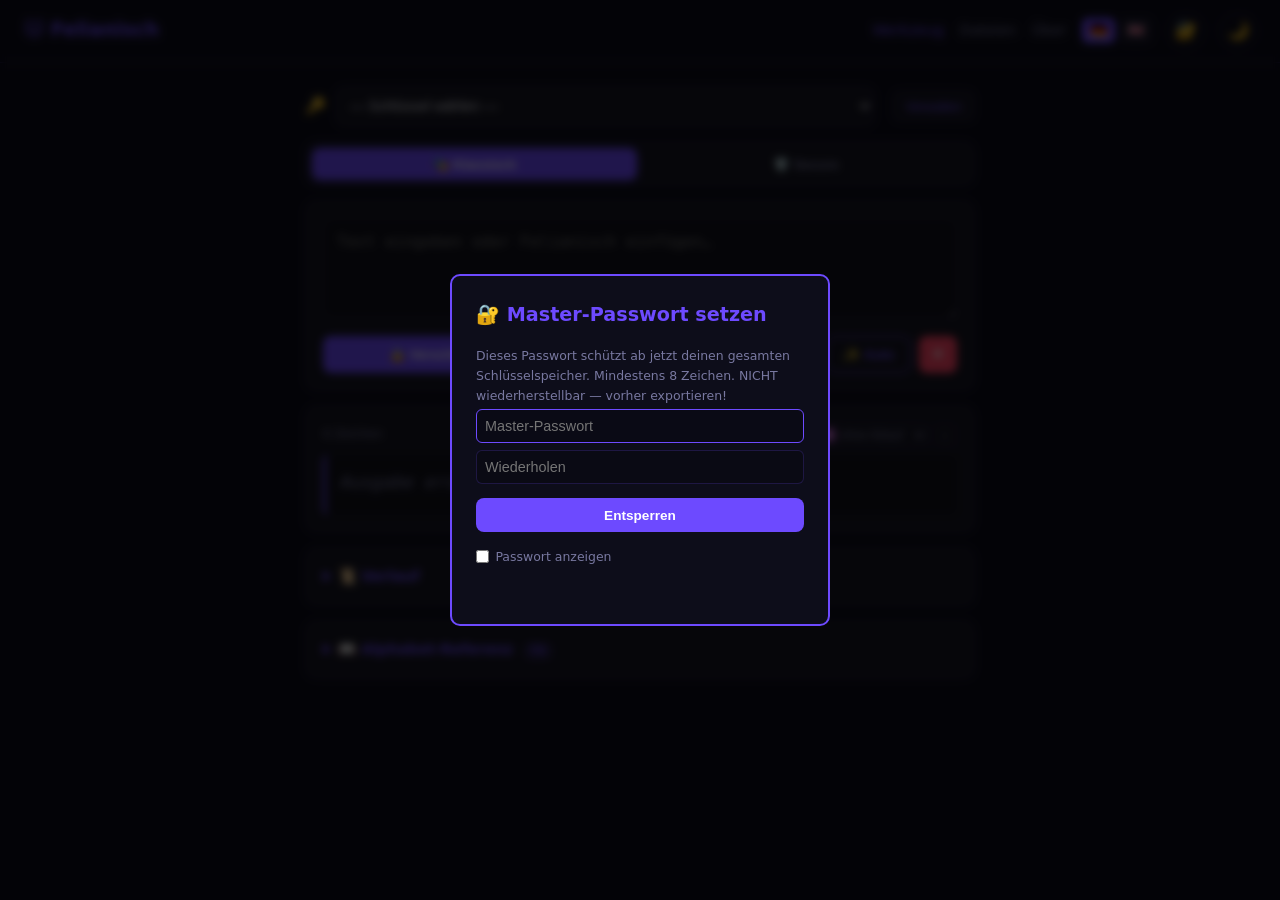
==== commit 47abef2b: "Try2 Try2 Version 9" ====
--- a/index.html
+++ b/index.html
@@ -3,1522 +3,209 @@
 <head>
     <meta charset="UTF-8">
     <meta name="viewport" content="width=device-width, initial-scale=1.0">
-    <meta name="description" content="Felina-Cipher v4.1 – Katzenbasierte Verschlüsselung mit Multi-Layer, QR-Codes und Challenge-Modus">
-    <title>🐾 Felina-Cipher v4.1</title>
-    <style>
-        * { box-sizing: border-box; margin: 0; padding: 0; }
-
-        :root {
-            --bg: linear-gradient(135deg, #667eea 0%, #764ba2 100%);
-            --container-bg: #ffffff;
-            --text: #1a1a2e;
-            --subtle: #666;
-            --border: #ddd;
-            --accent: #6d4aff;
-            --accent-light: #8b6fff;
-            --accent-bg: #f8f5ff;
-            --accent-border: rgba(109,74,255,0.3);
-            --red: #ff6b6b;
-            --green: #43e97b;
-            --gold: #f9a825;
-            --blue: #42a5f5;
-            --pink: #ec407a;
-            --cyan: #26c6da;
-            --hover-row: #efe7ff;
-            --even-row: #f9f9f9;
-            --shadow: rgba(0,0,0,0.3);
-        }
-
-        [data-theme="dark"] {
-            --bg: linear-gradient(135deg, #0f0c29 0%, #1a1a2e 50%, #16213e 100%);
-            --container-bg: #1a1a2e;
-            --text: #e0e0e0;
-            --subtle: #999;
-            --border: #3a3a5c;
-            --accent: #8b6fff;
-            --accent-light: #a78bff;
-            --accent-bg: #252540;
-            --accent-border: rgba(139,111,255,0.3);
-            --red: #ff6b6b;
-            --green: #43e97b;
-            --gold: #f9a825;
-            --blue: #42a5f5;
-            --pink: #ec407a;
-            --cyan: #26c6da;
-            --hover-row: #2e2e4a;
-            --even-row: #222240;
-            --shadow: rgba(0,0,0,0.6);
-        }
-
-        body {
-            font-family: 'Segoe UI', Arial, sans-serif;
-            background: var(--bg);
-            min-height: 100vh;
-            display: flex;
-            justify-content: center;
-            align-items: flex-start;
-            padding: 20px;
-            color: var(--text);
-            transition: background 0.5s;
-        }
-
-        .container {
-            background: var(--container-bg);
-            border-radius: 24px;
-            padding: 35px;
-            max-width: 1000px;
-            width: 100%;
-            box-shadow: 0 20px 60px var(--shadow);
-            margin-bottom: 40px;
-            transition: background 0.4s, color 0.4s;
-        }
-
-        /* ========== HEADER ========== */
-        .header {
-            display: flex;
-            justify-content: space-between;
-            align-items: center;
-            flex-wrap: wrap;
-            gap: 10px;
-            margin-bottom: 8px;
-        }
-        .title-area { text-align: center; flex: 1; }
-        h1 { color: var(--accent); font-size: 26px; }
-        .subtitle { color: var(--subtle); font-size: 13px; margin-top: 4px; }
-        .version-badge {
-            display: inline-block;
-            background: linear-gradient(135deg, var(--accent), var(--accent-light));
-            color: white; padding: 3px 12px;
-            border-radius: 12px; font-size: 11px; font-weight: bold;
-        }
-        .header-actions { display: flex; gap: 8px; align-items: center; }
-
-        .icon-btn {
-            background: var(--accent-bg);
-            border: 2px solid var(--accent);
-            border-radius: 50%;
-            width: 42px; height: 42px;
-            cursor: pointer; font-size: 18px;
-            display: flex; align-items: center; justify-content: center;
-            transition: transform 0.4s;
-            color: var(--text);
-        }
-        .icon-btn:hover { transform: rotate(360deg) scale(1.1); }
-
-        .lang-toggle {
-            background: var(--accent-bg);
-            border: 2px solid var(--accent);
-            border-radius: 20px;
-            padding: 6px 14px;
-            cursor: pointer;
-            font-size: 13px;
-            font-weight: bold;
-            color: var(--text);
-            transition: all 0.3s;
-        }
-        .lang-toggle:hover { background: var(--accent); color: white; }
-
-        /* ========== ANIMATED CAT ========== */
-        .cat-mascot { display: flex; justify-content: center; margin: 15px 0; }
-        .cat-svg { width: 90px; height: 80px; }
-        .cat-eye { animation: blink 4s infinite; transform-origin: center; }
-        .cat-eye:nth-child(2) { animation-delay: 0.1s; }
-        @keyframes blink {
-            0%, 88%, 100% { transform: scaleY(1); }
-            92% { transform: scaleY(0.1); }
-        }
-        .cat-tail { animation: tailWag 2s ease-in-out infinite; transform-origin: bottom; }
-        @keyframes tailWag {
-            0%, 100% { transform: rotate(-5deg); }
-            50% { transform: rotate(15deg); }
-        }
-        .cat-whisker-l { animation: whiskerTwitch 5s infinite; }
-        .cat-whisker-r { animation: whiskerTwitch 5s 0.3s infinite; }
-        @keyframes whiskerTwitch {
-            0%, 90%, 100% { transform: translateX(0); }
-            93% { transform: translateX(-1px); }
-            96% { transform: translateX(1px); }
-        }
-
-        /* ========== TABS ========== */
-        .tabs {
-            display: flex; gap: 4px; margin: 20px 0 16px;
-            border-bottom: 2px solid var(--border); flex-wrap: wrap;
-        }
-        .tab {
-            padding: 10px 18px; cursor: pointer;
-            border: none; background: transparent;
-            color: var(--subtle); font-size: 14px; font-weight: bold;
-            border-bottom: 3px solid transparent;
-            transition: all 0.3s; border-radius: 8px 8px 0 0;
-            font-family: inherit;
-        }
-        .tab:hover { color: var(--accent); background: var(--accent-bg); }
-        .tab.active {
-            color: var(--accent); border-bottom-color: var(--accent);
-            background: var(--accent-bg);
-        }
-        .tab-content { display: none; animation: fadeIn 0.3s ease; }
-        .tab-content.active { display: block; }
-
-        /* ========== INPUTS ========== */
-        .label {
-            font-weight: bold; color: var(--accent);
-            margin: 16px 0 6px;
-            display: flex; justify-content: space-between; align-items: center;
-        }
-        .char-counter { font-size: 12px; color: var(--subtle); font-weight: normal; }
-
-        textarea {
-            width: 100%; height: 110px;
-            padding: 14px; border: 2px solid var(--border);
-            border-radius: 10px; font-size: 15px; resize: vertical;
-            transition: border-color 0.3s, box-shadow 0.3s;
-            background: var(--container-bg); color: var(--text); font-family: inherit;
-        }
-        textarea:focus { outline: none; border-color: var(--accent); box-shadow: 0 0 0 3px var(--accent-border); }
-        textarea.drag-over { border-color: var(--green); background: rgba(67,233,123,0.05); }
-
-        .key-row {
-            display: flex; gap: 10px; align-items: flex-start; margin: 10px 0; flex-wrap: wrap;
-        }
-        .key-row input[type="text"], .key-row input[type="password"] {
-            flex: 1; min-width: 150px;
-            padding: 10px 14px; border: 2px solid var(--border);
-            border-radius: 8px; font-size: 14px;
-            background: var(--container-bg); color: var(--text); font-family: inherit;
-        }
-        .key-row input:focus { outline: none; border-color: var(--gold); box-shadow: 0 0 0 3px rgba(249,168,37,0.15); }
-
-        .strength-meter {
-            width: 100%; height: 6px; border-radius: 3px;
-            background: var(--border); margin-top: 6px; overflow: hidden;
-        }
-        .strength-fill {
-            height: 100%; width: 0%; border-radius: 3px;
-            transition: width 0.4s, background 0.4s;
-        }
-
-        select, .sep-select {
-            padding: 10px; border: 2px solid var(--border);
-            border-radius: 8px; font-size: 14px;
-            background: var(--container-bg); color: var(--text); font-family: inherit;
-        }
-        select:focus { outline: none; border-color: var(--accent); }
-
-        .options-row { display: flex; gap: 16px; margin: 12px 0; flex-wrap: wrap; align-items: center; }
-        .checkbox-group { display: flex; align-items: center; gap: 6px; font-size: 13px; }
-        .checkbox-group input { accent-color: var(--accent); cursor: pointer; }
-
-        .layer-selector {
-            display: flex; align-items: center; gap: 6px; font-size: 13px;
-        }
-        .layer-selector input {
-            width: 50px; padding: 6px; text-align: center;
-            border: 2px solid var(--border); border-radius: 6px;
-            background: var(--container-bg); color: var(--text); font-size: 14px;
-        }
-        .layer-selector input:focus { outline: none; border-color: var(--cyan); }
-
-        /* ========== BUTTONS ========== */
-        .buttons { display: flex; gap: 8px; margin: 14px 0; flex-wrap: wrap; }
-        button {
-            flex: 1; min-width: 110px;
-            padding: 13px 18px; font-size: 14px;
-            border: none; border-radius: 10px;
-            cursor: pointer;
-            transition: transform 0.2s, box-shadow 0.2s, opacity 0.2s;
-            font-weight: bold; font-family: inherit;
-        }
-        button:hover { transform: translateY(-2px); box-shadow: 0 5px 15px var(--accent-border); }
-        button:active { transform: translateY(0); }
-        button:disabled { opacity: 0.5; cursor: not-allowed; transform: none; }
-
-        .btn-encrypt { background: linear-gradient(135deg, #6d4aff, #8b6fff); color: white; }
-        .btn-decrypt { background: linear-gradient(135deg, #ff6b6b, #ee5a5a); color: white; }
-        .btn-clear { background: var(--border); color: var(--text); }
-        .btn-copy { background: linear-gradient(135deg, #43e97b, #38f9d7); color: #1a1a2e; }
-        .btn-swap { background: linear-gradient(135deg, #f9a825, #f57f17); color: white; }
-        .btn-download { background: linear-gradient(135deg, #42a5f5, #1976d2); color: white; }
-        .btn-share { background: linear-gradient(135deg, #ec407a, #c2185b); color: white; }
-        .btn-qr { background: linear-gradient(135deg, #26c6da, #00838f); color: white; }
-        .btn-challenge { background: linear-gradient(135deg, #ab47bc, #6a1b9a); color: white; }
-
-        /* ========== RESULT ========== */
-        .progress-bar {
-            height: 3px; border-radius: 3px;
-            background: var(--border); overflow: hidden;
-            margin: 8px 0; opacity: 0; transition: opacity 0.3s;
-        }
-        .progress-bar.active { opacity: 1; }
-        .progress-fill {
-            height: 100%;
-            background: linear-gradient(90deg, var(--accent), var(--accent-light));
-            width: 0%; transition: width 0.3s;
-        }
-
-        .result-box {
-            background: var(--accent-bg);
-            border-left: 4px solid var(--accent);
-            padding: 16px; border-radius: 8px;
-            word-break: break-word; min-height: 65px;
-            font-size: 14px; line-height: 1.9;
-            animation: fadeIn 0.3s ease;
-        }
-
-        @keyframes fadeIn { from { opacity: 0; transform: translateY(-5px); } to { opacity: 1; transform: translateY(0); } }
-
-        .stats-bar { display: flex; gap: 10px; margin-top: 10px; font-size: 11px; color: var(--subtle); flex-wrap: wrap; }
-        .stat-item { background: var(--accent-bg); padding: 4px 10px; border-radius: 8px; border: 1px solid var(--border); }
-
-        .layer-indicator {
-            display: flex; gap: 4px; margin-top: 8px; flex-wrap: wrap;
-        }
-        .layer-dot {
-            width: 24px; height: 24px; border-radius: 50%;
-            background: var(--accent-bg); border: 2px solid var(--accent);
-            display: flex; align-items: center; justify-content: center;
-            font-size: 10px; font-weight: bold; color: var(--accent);
-            transition: all 0.3s;
-        }
-        .layer-dot.active { background: var(--accent); color: white; transform: scale(1.15); }
-
-        /* ========== FREQUENCY CHART ========== */
-        .freq-chart { margin-top: 16px; display: flex; flex-wrap: wrap; gap: 6px; }
-        .freq-bar-wrapper { display: flex; flex-direction: column; align-items: center; gap: 4px; min-width: 50px; }
-        .freq-bar {
-            width: 30px;
-            background: linear-gradient(180deg, var(--accent), var(--accent-light));
-            border-radius: 4px 4px 0 0;
-            transition: height 0.5s ease; min-height: 2px;
-        }
-        .freq-label { font-size: 9px; color: var(--subtle); text-align: center; max-width: 50px; overflow: hidden; text-overflow: ellipsis; white-space: nowrap; }
-
-        /* ========== QR MODAL ========== */
-        .modal-overlay {
-            position: fixed; inset: 0;
-            background: rgba(0,0,0,0.7);
-            display: none; align-items: center; justify-content: center;
-            z-index: 1000; padding: 20px;
-            backdrop-filter: blur(4px);
-        }
-        .modal-overlay.active { display: flex; animation: fadeIn 0.2s ease; }
-        .modal-content {
-            background: var(--container-bg);
-            border-radius: 20px; padding: 30px;
-            max-width: 400px; width: 100%; text-align: center;
-            box-shadow: 0 20px 60px rgba(0,0,0,0.5);
-            animation: modalIn 0.3s ease;
-        }
-        @keyframes modalIn { from { opacity: 0; transform: scale(0.9); } to { opacity: 1; transform: scale(1); } }
-        .modal-content h2 { color: var(--accent); margin-bottom: 16px; }
-        .modal-content img { max-width: 250px; border-radius: 12px; margin: 16px auto; display: block; }
-        .modal-content .modal-buttons { display: flex; gap: 10px; margin-top: 16px; }
-        .modal-content button { min-width: auto; }
-
-        /* ========== HISTORY ========== */
-        .history-list { display: flex; flex-direction: column; gap: 8px; margin-top: 12px; }
-        .history-item {
-            display: flex; justify-content: space-between; align-items: center;
-            padding: 10px 14px; background: var(--accent-bg);
-            border: 1px solid var(--border); border-radius: 10px;
-            cursor: pointer; transition: border-color 0.3s, transform 0.2s;
-        }
-        .history-item:hover { border-color: var(--accent); transform: translateX(4px); }
-        .history-text { font-size: 13px; overflow: hidden; text-overflow: ellipsis; white-space: nowrap; max-width: 70%; }
-        .history-meta { font-size: 11px; color: var(--subtle); display: flex; gap: 10px; align-items: center; }
-        .history-delete { background: none; border: none; color: var(--red); cursor: pointer; font-size: 18px; padding: 2px 6px; min-width: auto; }
-        .history-delete:hover { transform: scale(1.3); box-shadow: none; }
-        .history-empty { text-align: center; color: var(--subtle); padding: 30px; font-size: 14px; }
-
-        /* ========== CUSTOM CODES ========== */
-        .custom-code-row {
-            display: flex; gap: 8px; align-items: center; margin-bottom: 8px; flex-wrap: wrap;
-        }
-        .custom-code-row input {
-            padding: 8px 12px; border: 2px solid var(--border);
-            border-radius: 8px; font-size: 14px;
-            background: var(--container-bg); color: var(--text); font-family: inherit;
-        }
-        .custom-code-row input:first-child { width: 60px; text-align: center; }
-        .custom-code-row input:nth-child(2) { flex: 1; min-width: 150px; }
-        .custom-code-row button { min-width: auto; max-width: 40px; padding: 8px; font-size: 16px; }
-        .custom-list { margin-top: 16px; }
-        .custom-item {
-            display: inline-flex; align-items: center; gap: 6px;
-            background: var(--accent-bg); border: 1px solid var(--accent);
-            border-radius: 20px; padding: 4px 12px; margin: 4px; font-size: 13px;
-        }
-        .custom-item button { min-width: auto; max-width: auto; background: none; border: none; color: var(--red); cursor: pointer; font-size: 16px; padding: 0; }
-
-        /* ========== CHALLENGE ========== */
-        .challenge-box {
-            background: linear-gradient(135deg, var(--accent-bg), rgba(171,71,188,0.1));
-            border: 2px dashed var(--accent);
-            border-radius: 12px; padding: 24px; margin: 16px 0; text-align: center;
-        }
-        .challenge-code {
-            font-family: monospace; font-size: 14px;
-            background: var(--container-bg); border-radius: 8px;
-            padding: 16px; margin: 12px 0; word-break: break-word;
-            border: 1px solid var(--border);
-        }
-        .challenge-feedback { margin-top: 10px; font-weight: bold; font-size: 14px; }
-
-        /* ========== TABLES ========== */
-        .table-search {
-            width: 100%; padding: 10px 14px;
-            border: 2px solid var(--border); border-radius: 8px;
-            font-size: 14px; margin-bottom: 12px;
-            background: var(--container-bg); color: var(--text); font-family: inherit;
-        }
-        .table-search:focus { outline: none; border-color: var(--accent); }
-        .tables-container { display: flex; gap: 20px; flex-wrap: wrap; }
-        .table-wrapper { flex: 1; min-width: 250px; }
-        .table-wrapper h3 { color: var(--accent); font-size: 15px; margin-bottom: 8px; }
-        table { width: 100%; border-collapse: collapse; font-size: 12px; }
-        th, td { padding: 8px 10px; border: 1px solid var(--border); text-align: left; }
-        th { background: var(--accent); color: white; position: sticky; top: 0; }
-        tr:nth-child(even) { background: var(--even-row); }
-        tr:hover { background: var(--hover-row); }
-        td code { background: var(--accent-bg); padding: 2px 6px; border-radius: 4px; font-size: 11px; color: var(--accent); }
-        .section-divider { background: var(--accent); color: white; font-weight: bold; text-align: center; }
-
-        /* ========== ABOUT ========== */
-        .about-card { background: var(--accent-bg); border-radius: 12px; padding: 20px; margin-top: 12px; line-height: 1.8; }
-        .about-card h3 { color: var(--accent); margin-bottom: 10px; }
-        .about-card ul { margin-left: 20px; }
-        .about-card li { margin-bottom: 6px; }
-        .about-card code { background: var(--container-bg); padding: 2px 6px; border-radius: 4px; font-size: 12px; color: var(--accent); }
-        kbd { background: var(--accent-bg); border: 1px solid var(--border); border-radius: 4px; padding: 2px 6px; font-size: 12px; font-family: monospace; }
-
-        footer { text-align: center; margin-top: 30px; color: var(--subtle); font-size: 12px; }
-        .error-text { color: var(--red); }
-        .success-text { color: var(--green); font-weight: bold; }
-        .warning-text { color: var(--gold); font-weight: bold; }
-
-        @media (max-width: 600px) {
-            .container { padding: 20px; }
-            h1 { font-size: 20px; }
-            button { min-width: 100%; }
-            .buttons { flex-direction: column; }
-            .table-wrapper { min-width: 100%; }
-        }
-    </style>
+    <meta name="theme-color" content="#6d4aff">
+    <meta http-equiv="Content-Security-Policy"
+          content="default-src 'self'; script-src 'self'; style-src 'self' 'unsafe-inline'; img-src 'self' data:; connect-src 'self'">
+    <link rel="manifest" href="manifest.json">
+    <title>Felianisch — Geheimsprache</title>
+    <link rel="stylesheet" href="styles.css">
 </head>
 <body>
-    <div class="container">
-        <!-- HEADER -->
-        <div class="header">
-            <div class="title-area">
-                <h1>Felina-Cipher <span class="version-badge">v4.1</span></h1>
-                <p class="subtitle" data-i18n="subtitle">Katzen-basierte Verschlüsselung · QR · Multi-Layer · Custom Codes · Challenge</p>
-            </div>
-            <div class="header-actions">
-                <button class="lang-toggle" onclick="toggleLang()" id="langBtn" aria-label="Sprache wechseln">🇬🇧 EN</button>
-                <button class="icon-btn" onclick="toggleTheme()" title="Dark Mode" id="themeBtn" aria-label="Dark Mode umschalten">🌙</button>
-            </div>
-        </div>
-
-        <!-- ANIMATED CAT -->
-        <div class="cat-mascot">
-            <svg class="cat-svg" viewBox="0 0 100 90" role="img" aria-label="Felina-Cipher Maskottchen">
-                <ellipse cx="50" cy="55" rx="28" ry="22" fill="#6d4aff"/>
-                <polygon points="28,35 22,18 38,28" fill="#6d4aff"/>
-                <polygon points="72,35 78,18 62,28" fill="#6d4aff"/>
-                <circle cx="40" cy="50" r="4" fill="white" class="cat-eye"/>
-                <circle cx="60" cy="50" r="4" fill="white" class="cat-eye"/>
-                <circle cx="40" cy="50" r="1.5" fill="#1a1a2e"/>
-                <circle cx="60" cy="50" r="1.5" fill="#1a1a2e"/>
-                <path d="M 48 58 Q 50 61 52 58" stroke="#1a1a2e" stroke-width="1.5" fill="none"/>
-                <line x1="32" y1="46" x2="20" y2="44" stroke="#6d4aff" stroke-width="1" class="cat-whisker-l"/>
-                <line x1="32" y1="50" x2="20" y2="51" stroke="#6d4aff" stroke-width="1" class="cat-whisker-l"/>
-                <line x1="68" y1="46" x2="80" y2="44" stroke="#6d4aff" stroke-width="1" class="cat-whisker-r"/>
-                <line x1="68" y1="50" x2="80" y2="51" stroke="#6d4aff" stroke-width="1" class="cat-whisker-r"/>
-                <path class="cat-tail" d="M 76 65 Q 90 60 88 48" stroke="#6d4aff" stroke-width="5" fill="none" stroke-linecap="round"/>
-                <circle cx="50" cy="66" r="2.5" fill="#f9a825"/>
-            </svg>
-        </div>
-
-        <!-- TABS -->
-        <div class="tabs" role="tablist">
-            <button class="tab active" onclick="switchTab(event,'main')" data-i18n="tab_cipher" role="tab">🔐 Verschlüsseln</button>
-            <button class="tab" onclick="switchTab(event,'custom')" data-i18n="tab_custom" role="tab">🎨 Custom Codes</button>
-            <button class="tab" onclick="switchTab(event,'challenge')" data-i18n="tab_challenge" role="tab">🎮 Challenge</button>
-            <button class="tab" onclick="switchTab(event,'codex')" data-i18n="tab_codex" role="tab">📚 Codex</button>
-            <button class="tab" onclick="switchTab(event,'history')" data-i18n="tab_history" role="tab">📜 Verlauf</button>
-            <button class="tab" onclick="switchTab(event,'about')" data-i18n="tab_about" role="tab">ℹ️ Info</button>
-        </div>
-
-        <!-- ========== TAB: MAIN ========== -->
-        <div class="tab-content active" id="tab-main" role="tabpanel">
-            <div class="label">
-                <span data-i18n="input_label">🔤 Eingabetext:</span>
-                <span class="char-counter" id="charCounter">0 Zeichen</span>
-            </div>
-            <textarea id="inputText" placeholder="Gib hier deinen Text ein... z.B. Henry hat 3 süße Katzen!" oninput="onInputChange()"></textarea>
-
-            <div class="key-row">
-                <span style="font-size:14px;">🔑</span>
-                <input type="password" id="secretKey" placeholder="Geheimschlüssel (optional)" oninput="updateStrength(); handleLivePreview();">
-                <select id="separatorSelect" class="sep-select" onchange="handleLivePreview()">
-                    <option value=" • ">• Standard</option>
-                    <option value=" ">␣ Leerz.</option>
-                    <option value=" 🐾 ">🐾 Pfote</option>
-                    <option value=" | ">| Strich</option>
-                    <option value=" / ">/ Slash</option>
-                    <option value=" :: ">:: Doppelp.</option>
-                    <option value=" 🐱 ">🐱 Katze</option>
-                    <option value=" ⭐ ">⭐ Stern</option>
-                </select>
-            </div>
-            <div class="strength-meter"><div class="strength-fill" id="strengthFill"></div></div>
-
-            <div class="options-row">
-                <label class="checkbox-group">
-                    <input type="checkbox" id="livePreview" checked onchange="handleLivePreview()">
-                    ⚡ <span data-i18n="live_preview">Live-Vorschau</span>
+    <nav class="nav">
+        <a href="#" class="nav-logo" data-page="tool">🐱 Felianisch</a>
+        <div class="nav-links">
+            <a href="#" data-page="tool" class="active" data-i18n="nav_tool">Werkzeug</a>
+            <a href="#" data-page="files" data-i18n="nav_files">Dateien</a>
+            <a href="#" data-page="about" data-i18n="nav_about">Über</a>
+            <span class="lang-row">
+                <button id="langDeBtn" class="lang-btn active" title="Deutsch">🇩🇪</button>
+                <button id="langEnBtn" class="lang-btn" title="English">🇬🇧</button>
+            </span>
+            <button id="lockBtn" class="theme-toggle" data-i18n-title="btn_lock_title">🔐</button>
+            <button id="themeToggle" class="theme-toggle" data-i18n-title="btn_theme_title">🌙</button>
+        </div>
+    </nav>
+
+    <!-- === PAGE: TOOL === -->
+    <main id="page-tool" class="page active">
+        <div class="key-bar">
+            <span class="key-label">🔑</span>
+            <select id="keySelect" class="key-select">
+                <option value="">— Schlüssel wählen —</option>
+            </select>
+            <span id="keyStrength" class="key-strength"></span>
+            <button id="manageKeysBtn" class="btn-small" data-i18n="manage">Verwalten</button>
+        </div>
+
+        <div class="mode-bar">
+            <button id="modeClassicBtn" class="mode-btn active" data-i18n="mode_classic">🎭 Klassisch</button>
+            <button id="modeSecureBtn" class="mode-btn" data-i18n="mode_secure">🛡️ Secure <span class="mode-sub" data-i18n="mode_secure_sub">(AES-256)</span></button>
+        </div>
+
+        <section class="panel">
+            <textarea id="inputText" data-i18n-ph="input_ph" placeholder="Text eingeben oder Felianisch einfügen…" autofocus></textarea>
+            <div class="controls">
+                <button id="encryptBtn" class="btn btn-primary" data-i18n="encrypt">🔒 Verschlüsseln</button>
+                <button id="decryptBtn" class="btn btn-secondary" data-i18n="decrypt">🔓 Entschlüsseln</button>
+                <button id="autoBtn" class="btn btn-auto" data-i18n="auto">✨ Auto</button>
+                <button id="clearBtn" class="btn btn-clear" title="Clear">✕</button>
+            </div>
+        </section>
+
+        <section class="panel output-panel">
+            <div class="output-header">
+                <span class="char-count" id="charCount">0 Zeichen</span>
+                <div class="output-actions">
+                    <button id="copyBtn" class="btn-tiny" data-i18n-title="btn_copy_title">📋</button>
+                    <button id="shareBtn" class="btn-tiny" data-i18n-title="btn_share_title">🔗</button>
+                    <select id="expirySelect" class="expiry-select" data-i18n-title="btn_expiry_title">
+                        <option value="" data-i18n="exp_none">♾️ ohne Ablauf</option>
+                        <option value="3600" data-i18n="exp_1h">1 Stunde</option>
+                        <option value="86400" data-i18n="exp_24h">24 Stunden</option>
+                        <option value="604800" data-i18n="exp_7d">7 Tage</option>
+                    </select>
+                    <button id="swapBtn" class="btn-tiny" data-i18n-title="btn_swap_title">↕</button>
+                </div>
+            </div>
+            <div id="result" class="output-box">
+                <span class="placeholder" data-i18n="output_ph">Ausgabe erscheint hier…</span>
+            </div>
+            <div id="modeHint" class="mode-hint hidden"></div>
+        </section>
+
+        <section class="panel history-panel">
+            <details>
+                <summary><span data-i18n="history_title">📜 Verlauf</span> <span class="badge" id="historyCount"></span></summary>
+                <div id="historyList" class="history-list"></div>
+                <button id="clearHistoryBtn" class="btn-small danger" style="margin-top:0.5rem;" data-i18n="clear_history">Verlauf löschen</button>
+            </details>
+        </section>
+
+        <section class="panel">
+            <details>
+                <summary><span data-i18n="alpha_title">📖 Alphabet-Referenz</span> <span class="badge" id="charsetCount"></span></summary>
+                <p class="hint" data-i18n="hint_classic">Klassisch: 4 Nonce-Symbole + Nutzlast + ⟑ + 2 Prüfsummen-Symbole.</p>
+                <p class="hint" data-i18n="hint_secure">Secure: ⟐ + Base-66-kodierte Salt/IV/Chiffrentext-Daten (AES-256-GCM).</p>
+                <table id="alphabetTable"></table>
+            </details>
+        </section>
+    </main>
+
+    <!-- === PAGE: FILES === -->
+    <main id="page-files" class="page">
+        <h2 class="page-title" data-i18n="files_title">📁 Datei-Verschlüsselung</h2>
+        <p class="hint" style="margin-bottom:1rem;" data-i18n="files_desc">Textdateien (.txt, .md, .fel) hier ablegen oder auswählen. Verschlüsseln → Download als .fel-Datei. Entschlüsseln genauso zurück.</p>
+
+        <div class="key-bar">
+            <span class="key-label">🔑</span>
+            <select id="fileKeySelect" class="key-select">
+                <option value="">— Schlüssel wählen —</option>
+            </select>
+            <span id="fileKeyStrength" class="key-strength"></span>
+        </div>
+
+        <div class="mode-bar">
+            <button id="fileModeClassicBtn" class="mode-btn active" data-i18n="mode_classic">🎭 Klassisch</button>
+            <button id="fileModeSecureBtn" class="mode-btn" data-i18n="mode_secure">🛡️ Secure <span class="mode-sub" data-i18n="mode_secure_sub">(AES-256)</span></button>
+        </div>
+
+        <div id="dropZone" class="drop-zone">
+            <div class="drop-icon">📄</div>
+            <p><strong data-i18n="drop_main">Datei hier ablegen oder klicken zum Auswählen</strong></p>
+            <p class="hint" data-i18n="drop_sub">Max. ~1 MB, Text-Formate</p>
+            <input type="file" id="fileInput" accept=".txt,.md,.fel,text/plain" class="hidden">
+        </div>
+
+        <div id="fileProgress" class="file-progress hidden">
+            <div class="file-info" id="fileInfo"></div>
+            <div class="file-actions">
+                <button id="fileEncryptBtn" class="btn btn-primary" data-i18n="file_enc">🔒 Verschlüsseln &amp; Speichern</button>
+                <button id="fileDecryptBtn" class="btn btn-secondary" data-i18n="file_dec">🔓 Entschlüsseln &amp; Speichern</button>
+            </div>
+            <pre id="filePreview" class="file-preview"></pre>
+        </div>
+
+        <div id="fileResult" class="output-box" style="margin-top:1rem;">
+            <span class="placeholder" data-i18n="file_result_ph">Noch keine Datei geladen.</span>
+        </div>
+    </main>
+
+    <!-- === PAGE: ABOUT === -->
+    <main id="page-about" class="page">
+        <article class="about">
+            <div id="aboutContent"></div>
+
+            <!-- Easter Egg: das goldene Medaillon -->
+            <div class="medallion-row">
+                <span id="medallion" class="medallion" title="…?">🏅</span>
+                <span class="medallion-caption hint" id="medallionCaption"></span>
+            </div>
+        </article>
+    </main>
+
+    <!-- === LOCK OVERLAY === -->
+    <div id="lockOverlay" class="modal-overlay">
+        <div class="modal">
+            <h2 id="lockTitle">🔐 Entsperren</h2>
+            <p class="hint" id="lockDesc">Gib dein Master-Passwort ein, um deine Schlüssel zu laden.</p>
+
+            <div class="modal-section">
+                <input type="password" id="masterPassInput" data-i18n-ph="master_ph" placeholder="Master-Passwort" class="input-field" autocomplete="current-password">
+                <input type="password" id="masterPassConfirm" data-i18n-ph="repeat_ph" placeholder="Wiederholen" class="input-field hidden" autocomplete="new-password">
+                <button id="lockSubmitBtn" class="btn btn-primary" data-i18n="btn_unlock">Entsperren</button>
+                <button id="lockResetBtn" class="btn-small danger lock-reset-btn hidden" data-i18n="forgot">Passwort vergessen? Vault zurücksetzen</button>
+                <label class="hint" style="display:flex;gap:0.4rem;align-items:center;margin-top:0.5rem;">
+                    <input type="checkbox" id="showPassChk"> <span data-i18n="show_pass">Passwort anzeigen</span>
                 </label>
-                <label class="checkbox-group">
-                    <input type="checkbox" id="preserveCase" checked onchange="handleLivePreview()">
-                    🔠 <span data-i18n="case_preserve">Groß-/Kleinschreibung</span>
-                </label>
-                <label class="checkbox-group">
-                    <input type="checkbox" id="emojiMode" onchange="handleLivePreview()">
-                    🐱 <span data-i18n="emoji_mode">Emoji-Modus</span>
-                </label>
-                <label class="checkbox-group">
-                    <input type="checkbox" id="soundEnabled" onchange="toggleSound()">
-                    🔊 <span data-i18n="sounds">Geräusche</span>
-                </label>
-                <div class="layer-selector">
-                    <span>🔄</span>
-                    <input type="number" id="layerCount" min="1" max="5" value="1" onchange="handleLivePreview()">
-                    <span data-i18n="layers">Layer</span>
+            </div>
+
+            <p class="hint danger-text" id="lockWarn"></p>
+        </div>
+    </div>
+
+    <!-- === KEY MANAGER MODAL === -->
+    <div id="keyModal" class="modal-overlay hidden">
+        <div class="modal">
+            <h2 data-i18n="km_title">🗝️ Schlüssel</h2>
+
+            <div class="modal-section">
+                <input type="text" id="newKeyName" data-i18n-ph="km_name_ph" placeholder="Name (z.B. 'Freunde')" class="input-field">
+                <input type="text" id="newKeyValue" data-i18n-ph="km_val_ph" placeholder="Geheimcode" class="input-field">
+                <div class="modal-btn-row">
+                    <button id="saveKeyBtn" class="btn btn-primary" data-i18n="km_save">💾 Speichern</button>
+                    <button id="genKeyBtn" class="btn btn-secondary" data-i18n="km_rand">🎲 Zufällig</button>
+                    <button id="genSecureKeyBtn" class="btn btn-secondary" data-i18n="km_strong">🔐 Stark</button>
                 </div>
             </div>
 
-            <div class="buttons">
-                <button class="btn-encrypt" onclick="encrypt()" data-i18n="encrypt">🔒 Verschlüsseln</button>
-                <button class="btn-decrypt" onclick="decrypt()" data-i18n="decrypt">🔓 Entschlüsseln</button>
-                <button class="btn-swap" onclick="swapToInput()" data-i18n="swap">🔄 Swap</button>
-                <button class="btn-copy" onclick="copyResult()" data-i18n="copy">📋 Kopieren</button>
-                <button class="btn-qr" onclick="showQR()" data-i18n="qr">📱 QR-Code</button>
-                <button class="btn-download" onclick="downloadResult()" data-i18n="download">💾 Download</button>
-                <button class="btn-share" onclick="shareURL()" data-i18n="share">🔗 Teilen</button>
-                <button class="btn-clear" onclick="clearAll()" data-i18n="clear">🗑️ Löschen</button>
-            </div>
-
-            <div class="progress-bar" id="progressBar"><div class="progress-fill" id="progressFill"></div></div>
-            <div class="layer-indicator" id="layerIndicator"></div>
-
-            <div class="label"><span data-i18n="result">📝 Ergebnis:</span></div>
-            <div class="result-box" id="outputBox" data-i18n-placeholder="result_placeholder">Das Ergebnis erscheint hier...</div>
-            <div class="stats-bar" id="statsBar"></div>
-            <div class="freq-chart" id="freqChart"></div>
-        </div>
-
-        <!-- ========== TAB: CUSTOM CODES ========== -->
-        <div class="tab-content" id="tab-custom" role="tabpanel">
-            <h3 style="color:var(--accent);" data-i18n="custom_title">🎨 Eigene Katzen-Codes definieren</h3>
-            <p style="color:var(--subtle);font-size:13px;margin:8px 0;" data-i18n="custom_desc">
-                Überschreibe bestehende Codes oder füge neue hinzu. Diese werden beim Verschlüsseln verwendet.
-            </p>
-            <div class="custom-code-row">
-                <input type="text" id="customChar" placeholder="A" maxlength="2">
-                <input type="text" id="customCode" placeholder="meow-mix">
-                <button class="btn-encrypt" onclick="addCustomCode()" style="min-width:auto;padding:8px 16px;">➕ Hinzufügen</button>
-            </div>
-            <div class="custom-list" id="customList"></div>
-            <div style="display:flex;gap:10px;margin-top:16px;flex-wrap:wrap;">
-                <button class="btn-download" onclick="exportConfig()" style="min-width:auto;padding:10px 20px;">📤 Export JSON</button>
-                <button class="btn-encrypt" onclick="document.getElementById('importFile').click()" style="min-width:auto;padding:10px 20px;">📥 Import JSON</button>
-                <input type="file" id="importFile" accept=".json" style="display:none;" onchange="importConfig(event)">
-                <button class="btn-clear" onclick="resetCustomCodes()" style="min-width:auto;padding:10px 20px;">🗑️ Zurücksetzen</button>
-            </div>
-        </div>
-
-        <!-- ========== TAB: CHALLENGE ========== -->
-        <div class="tab-content" id="tab-challenge" role="tabpanel">
-            <h3 style="color:var(--accent);" data-i18n="challenge_title">🎮 Challenge-Modus</h3>
-            <p style="color:var(--subtle);font-size:13px;margin:8px 0;" data-i18n="challenge_desc">
-                Ein zufälliger Katzen-Code wird generiert. Kannst du ihn entschlüsseln?
-            </p>
-            <div class="challenge-box">
-                <div class="challenge-code" id="challengeCode">Klicke auf "Neue Challenge" um zu starten! 🐱</div>
-                <input type="text" id="challengeAnswer" placeholder="Deine Antwort..." style="width:100%;padding:12px;border:2px solid var(--border);border-radius:8px;font-size:15px;margin:10px 0;background:var(--container-bg);color:var(--text);font-family:inherit;" onkeydown="if(event.key==='Enter')checkChallenge()">
-                <div class="challenge-feedback" id="challengeFeedback"></div>
-                <div style="display:flex;gap:10px;justify-content:center;margin-top:16px;flex-wrap:wrap;">
-                    <button class="btn-challenge" onclick="newChallenge()" style="min-width:auto;padding:10px 24px;">🎲 Neue Challenge</button>
-                    <button class="btn-decrypt" onclick="revealChallenge()" style="min-width:auto;padding:10px 24px;">👁️ Auflösen</button>
-                    <button class="btn-encrypt" onclick="checkChallenge()" style="min-width:auto;padding:10px 24px;">✅ Prüfen</button>
-                </div>
-                <div style="margin-top:12px;font-size:12px;color:var(--subtle);" data-i18n="challenge_score">Punkte: <span id="challengeScore">0</span> | Gelöst: <span id="challengeSolved">0</span> | Fehlversuche: <span id="challengeFails">0</span></div>
-            </div>
-        </div>
-
-        <!-- ========== TAB: CODEX ========== -->
-        <div class="tab-content" id="tab-codex" role="tabpanel">
-            <input type="text" class="table-search" id="tableSearch" placeholder="🔍 Suche nach Buchstabe oder Katzen-Code..." oninput="filterTable()">
-            <div class="tables-container">
-                <div class="table-wrapper">
-                    <h3 data-i18n="letters_table">📖 Buchstaben &amp; Umlaute</h3>
-                    <table id="letterTable"></table>
-                </div>
-                <div class="table-wrapper">
-                    <h3 data-i18n="numbers_table">🔢 Zahlen &amp; Sonderzeichen</h3>
-                    <table id="numberTable"></table>
-                </div>
-            </div>
-            <p style="margin-top:12px;font-size:13px;color:var(--subtle);">
-                💡 Großbuchstaben → <code>big-</code> Präfix<br>
-                🌍 Intl.: FR · ES · IT · NO · PL · CZ · HU · PT
-            </p>
-        </div>
-
-        <!-- ========== TAB: HISTORY ========== -->
-        <div class="tab-content" id="tab-history" role="tabpanel">
-            <div style="display:flex;justify-content:space-between;align-items:center;margin-bottom:12px;">
-                <h3 style="color:var(--accent);" data-i18n="history_title">📜 Letzte Konvertierungen</h3>
-                <button onclick="clearHistory()" style="max-width:160px;min-width:auto;background:var(--red);color:white;padding:8px 16px;font-size:13px;" data-i18n="clear_history">🗑️ Alle löschen</button>
-            </div>
-            <div class="history-list" id="historyList"></div>
-        </div>
-
-        <!-- ========== TAB: ABOUT ========== -->
-        <div class="tab-content" id="tab-about" role="tabpanel">
-            <div class="about-card">
-                <h3>🐱 Felina-Cipher v4.1</h3>
-                <p data-i18n="about_desc">Die ultimative katzenbasierte Verschlüsselungsmethode.</p>
-                <ul style="margin-top:12px;">
-                    <li><strong>26 Buchstaben</strong> (A–Z) + <code>big-</code> für Großschreibung</li>
-                    <li><strong>4 Umlaute</strong> + <strong>11 Intl.</strong> (FR ES IT NO PL CZ HU PT)</li>
-                    <li><strong>10 Zahlen</strong> + <strong>30+ Sonderzeichen</strong></li>
-                    <li><strong>🔑 Secret Key</strong> mit Stärkeanzeige</li>
-                    <li><strong>🔄 Multi-Layer</strong> – 1–5fache Verschlüsselung</li>
-                    <li><strong>🐱 Emoji-Modus</strong> – Ausgabe als Katzen-Emojis</li>
-                    <li><strong>🎨 Custom Codes</strong> – Eigene Zuordnungen</li>
-                    <li><strong>📱 QR-Code</strong> Generierung</li>
-                    <li><strong>🎮 Challenge-Modus</strong> – Zufällige Rätsel</li>
-                    <li><strong>📤 Export/Import</strong> der Konfiguration als JSON</li>
-                    <li><strong>🌍 DE/EN</strong> UI-Sprachumschaltung</li>
-                    <li><strong>📜 Verlauf</strong> – letzte 10 Aktionen (localStorage)</li>
-                    <li><strong>🔊 Web Audio</strong> – Miauen bei Aktionen</li>
-                    <li><strong>⚡ Debounced Live-Vorschau</strong> – performante Eingabeverarbeitung</li>
-                </ul>
-                <h3 style="margin-top:16px;">⌨️ Tastenkürzel</h3>
-                <ul>
-                    <li><kbd>Strg</kbd> + <kbd>Enter</kbd> → Verschlüsseln</li>
-                    <li><kbd>Strg</kbd> + <kbd>Umschalt</kbd> + <kbd>Enter</kbd> → Entschlüsseln</li>
-                    <li><kbd>Strg</kbd> + <kbd>L</kbd> → Eingabe löschen</li>
-                    <li><kbd>Strg</kbd> + <kbd>Q</kbd> → QR-Code anzeigen</li>
-                </ul>
-                <h3 style="margin-top:16px;">📁 Drag &amp; Drop</h3>
-                <p>Ziehe eine <code>.txt</code>-Datei auf das Eingabefeld.</p>
-            </div>
-        </div>
-
-        <footer>Felina-Cipher v4.1 · Erstellt von Lumo 🐱 · Nur zum Spaß, nicht sicherheitskritisch verwenden! ✨</footer>
+            <ul id="keyList" class="key-list"></ul>
+
+            <div class="modal-footer">
+                <button id="exportKeysBtn" class="btn-small" data-i18n="km_export">📤 Export</button>
+                <button id="importKeysBtn" class="btn-small" data-i18n="km_import">📥 Import</button>
+                <input type="file" id="importFile" accept=".json" class="hidden">
+                <button id="closeKeyModalBtn" class="btn-small danger" data-i18n="km_close">Schließen</button>
+            </div>
+        </div>
     </div>
 
-    <!-- QR MODAL -->
-    <div class="modal-overlay" id="qrModal" onclick="closeQR(event)" role="dialog" aria-label="QR Code Dialog">
-        <div class="modal-content" onclick="event.stopPropagation()">
-            <h2>📱 QR-Code</h2>
-            <img id="qrImage" alt="QR Code" style="display:none;">
-            <div id="qrLoading">⏳ Generiere QR-Code...</div>
-            <div id="qrText" style="font-size:11px;color:var(--subtle);margin-top:8px;word-break:break-all;max-height:60px;overflow:hidden;"></div>
-            <div class="modal-buttons">
-                <button class="btn-download" onclick="downloadQR()" style="min-width:auto;padding:10px 20px;">💾 Speichern</button>
-                <button class="btn-clear" onclick="closeQR()" style="min-width:auto;padding:10px 20px;">✕ Schließen</button>
-            </div>
+    <!-- === EASTER EGG OVERLAY === -->
+    <div id="eggOverlay" class="modal-overlay hidden">
+        <div class="modal egg-modal">
+            <h2 id="eggTitle">✨ …</h2>
+            <div id="eggText" class="egg-text"></div>
+            <button id="eggCloseBtn" class="btn btn-primary" style="width:100%;margin-top:1rem;">Okay 🐱</button>
         </div>
     </div>
 
-    <script>
-        // ====================================================================
-        //  FELINA-CIPHER v4.1 — Improved Version
-        // ====================================================================
-
-        // ===== I18N =====
-        const i18n = {
-            de: {
-                subtitle: "Katzen-basierte Verschlüsselung · QR · Multi-Layer · Custom Codes · Challenge",
-                tab_cipher: "🔐 Verschlüsseln", tab_custom: "🎨 Custom Codes", tab_challenge: "🎮 Challenge",
-                tab_codex: "📚 Codex", tab_history: "📜 Verlauf", tab_about: "ℹ️ Info",
-                input_label: "🔤 Eingabetext:", live_preview: "Live-Vorschau", case_preserve: "Groß-/Kleinschreibung",
-                emoji_mode: "Emoji-Modus", sounds: "Geräusche", layers: "Layer",
-                encrypt: "🔒 Verschlüsseln", decrypt: "🔓 Entschlüsseln", swap: "🔄 Swap",
-                copy: "📋 Kopieren", qr: "📱 QR-Code", download: "💾 Download", share: "🔗 Teilen", clear: "🗑️ Löschen",
-                result: "📝 Ergebnis:", result_placeholder: "Das Ergebnis erscheint hier...",
-                custom_title: "🎨 Eigene Katzen-Codes definieren",
-                custom_desc: "Überschreibe bestehende Codes oder füge neue hinzu.",
-                challenge_title: "🎮 Challenge-Modus",
-                challenge_desc: "Ein zufälliger Katzen-Code wird generiert. Kannst du ihn entschlüsseln?",
-                challenge_score: "Punkte",
-                letters_table: "📖 Buchstaben & Umlaute",
-                numbers_table: "🔢 Zahlen & Sonderzeichen",
-                history_title: "📜 Letzte Konvertierungen", clear_history: "🗑️ Alle löschen",
-                about_desc: "Die ultimative katzenbasierte Verschlüsselungsmethode."
-            },
-            en: {
-                subtitle: "Cat-based encryption · QR · Multi-Layer · Custom Codes · Challenge",
-                tab_cipher: "🔐 Encrypt", tab_custom: "🎨 Custom Codes", tab_challenge: "🎮 Challenge",
-                tab_codex: "📚 Codex", tab_history: "📜 History", tab_about: "ℹ️ About",
-                input_label: "🔤 Input text:", live_preview: "Live Preview", case_preserve: "Case sensitivity",
-                emoji_mode: "Emoji Mode", sounds: "Sounds", layers: "Layers",
-                encrypt: "🔒 Encrypt", decrypt: "🔓 Decrypt", swap: "🔄 Swap",
-                copy: "📋 Copy", qr: "📱 QR Code", download: "💾 Download", share: "🔗 Share", clear: "🗑️ Clear",
-                result: "📝 Result:", result_placeholder: "Results will appear here...",
-                custom_title: "🎨 Define your own cat codes",
-                custom_desc: "Override existing codes or add new ones.",
-                challenge_title: "🎮 Challenge Mode",
-                challenge_desc: "A random cat code is generated. Can you decrypt it?",
-                challenge_score: "Score",
-                letters_table: "📖 Letters & Umlauts",
-                numbers_table: "🔢 Numbers & Special chars",
-                history_title: "📜 Recent conversions", clear_history: "🗑️ Clear all",
-                about_desc: "The ultimate cat-based encryption method."
-            }
-        };
-        let currentLang = 'de';
-        function toggleLang() {
-            currentLang = currentLang === 'de' ? 'en' : 'de';
-            document.getElementById('langBtn').textContent = currentLang === 'de' ? '🇬🇧 EN' : '🇩🇪 DE';
-            document.querySelectorAll('[data-i18n]').forEach(el => {
-                const key = el.getAttribute('data-i18n');
-                if (i18n[currentLang][key]) el.textContent = i18n[currentLang][key];
-            });
-            const ph = document.getElementById('inputText');
-            ph.placeholder = currentLang === 'de' ? 'Gib hier deinen Text ein...' : 'Enter your text here...';
-            const ob = document.getElementById('outputBox');
-            if (ob.textContent.includes('Das Ergebnis erscheint') || ob.textContent.includes('Results will appear')) {
-                ob.textContent = i18n[currentLang].result_placeholder;
-            }
-            saveSettings();
-        }
-
-        // ===== CIPHER MAPS =====
-        const felinaLetters = {
-            'a':'purr','b':'whisker','c':'cat','d':'paw','e':'ear',
-            'f':'fur','g':'growl','h':'hiss','i':'indoor-prowl','j':'jump',
-            'k':'kitty','l':'lick','m':'meow','n':'nap','o':'orange-tabby',
-            'p':'play','q':'quiet','r':'rub','s':'sleep','t':'toy',
-            'u':'under-bed','v':'velvet-paws','w':'wag','x':'xray-box',
-            'y':'yowl','z':'zzz'
-        };
-        const felinaUmlauts = { 'ä':'autumn-shed','ö':'open-mouth-yawn','ü':'overstretch','ß':'sharp-claw' };
-        const felinaIntl = {
-            'é':'french-purr','è':'low-purr','ê':'roof-cat','à':'paw-down',
-            'ç':'curled-tail','ñ':'tilde-nap','ì':'italian-stretch','ò':'surprise-meow',
-            'å':'nordic-fluff','æ':'northern-double','ø':'northern-circle',
-            'ł':'polish-streak','ś':'polish-slink','ż':'polish-spark',
-            'č':'czech-crouch','ř':'czech-roll','ě':'czech-elegant',
-            'ő':'hungarian-prowl','ű':'hungarian-leap',
-            'ã':'portuguese-doze'
-        };
-        const felinaNumbers = {
-            '0':'bowl-empty','1':'lone-stalk','2':'paired-whiskers','3':'tripod-tabby',
-            '4':'perfect-landfall','5':'keen-senses','6':'poly-toes','7':'sunrise-groom',
-            '8':'midnight-zoom','9':'final-life'
-        };
-        const felinaSpecial = {
-            ' ':'tail-swish','!':'scruff-grab','?':'tilt-head','.':'paw-stamp',
-            ',':'slow-blink',';':'half-blink',':':'tail-twitch','-':'arch-back',
-            '_':'floor-sleep','+':'extra-treat','=':'balanced-pounce','*':'star-pattern',
-            '/':'fence-leap','\\':'slip-under','(':'curl-up',')':'uncurl',
-            '[':'hide-box-open',']':'hide-box-close','{':'paw-reach','}':'paw-retract',
-            '@':'collar-tag','#':'scratch-post','&':'bonded-pair','%':'partial-purr',
-            '"':'double-meow',"'":'claw-scratch','|':'tail-straight-up','~':'belly-up',
-            '^':'perched-high','<':'stalk-low','>':'pounce-high','€':'premium-tuna','$':'treat-jar',
-            '•':'bullet-mark'
-        };
-
-        // Emoji map for emoji mode — expanded with missing entries
-        const emojiMap = {
-            'a':'😸','b':'😻','c':'🐱','d':'🐾','e':'👂','f':'🧶','g':'😾','h':'😼',
-            'i':'🏠','j':'🤸','k':'😺','l':'👅','m':'📣','n':'💤','o':'🟠','p':'🎾',
-            'q':'🤫','r':'蹭','s':'😴','t':'🪀','u':'🛏️','v':'🧤','w':'〰️','x':'📦',
-            'y':'📢','z':'😴',
-            'ä':'🍂','ö':'😮','ü':'🤸','ß':'🐈‍⬛',
-            'é':'🇫🇷','è':'🔽','ê':'🏠','à':'⬇️','ç':'🌀','ñ':'🌐',
-            'ì':'🇮🇹','ò':'😲','å':'❄️','æ':'👥','ø':'⭕',
-            'ł':'🇵🇱','ś':'💫','ż':'✨','č':'🇨🇿','ř':'🔄','ě':'💃',
-            'ő':'🇭🇺','ű':'🦘','ã':'🇵🇹',
-            '0':'🥣','1':'1️⃣','2':'2️⃣','3':'3️⃣','4':'4️⃣','5':'5️⃣',
-            '6':'6️⃣','7':'7️⃣','8':'8️⃣','9':'9️⃣',
-            ' ':'💨','!':'😬','?':'🤔','.':'👣',',':'🙈',';':'😑',':':'👀','-':'🌀',
-            '_':'🧊','+':'🐟','=':'⚖️','*':'⭐','/':'🚧','\\':'🕳️',
-            '(':'🥚',')':'🐣','[':'📦','{':'🤲','@':'🏷️','#':'📌','&':'💞','%':'📊',
-            '"':'💬',"'":'💅','|':'📏','~':'🤰','^':'🪜','<':'🏃','>':'🎯',
-            '€':'🐟','$':'🍬','•':'⚫'
-        };
-
-        const baseMaps = { ...felinaLetters, ...felinaUmlauts, ...felinaIntl, ...felinaNumbers, ...felinaSpecial };
-        let workingMaps = { ...baseMaps };
-        let customOverrides = {};
-        let reverseMapCache = null;
-        let reverseMapDirty = true;
-
-        function rebuildReverseMaps() {
-            const rev = {};
-            Object.entries(workingMaps).forEach(([k, v]) => {
-                rev[v] = k;
-                if (k.match(/[a-zäöüßéèêàçñìòåæøłśżčřěőűã]/)) {
-                    rev['big-' + v] = k.toUpperCase();
-                }
-            });
-            return rev;
-        }
-
-        function getReverseMaps() {
-            if (reverseMapDirty || !reverseMapCache) {
-                reverseMapCache = rebuildReverseMaps();
-                reverseMapDirty = false;
-            }
-            return reverseMapCache;
-        }
-
-        function markReverseMapDirty() {
-            reverseMapDirty = true;
-        }
-
-        // ===== SECRET KEY =====
-        function getKeyShift(key) {
-            if (!key || key.length === 0) return 0;
-            let s = 0; for (let c of key) s += c.charCodeAt(0);
-            return s;
-        }
-        function applyShift(code, shift) {
-            if (!shift) return code;
-            const codes = Object.values(workingMaps).sort();
-            let idx = codes.indexOf(code);
-            if (idx === -1) return code;
-            idx = ((idx + shift) % codes.length + codes.length) % codes.length;
-            return codes[idx];
-        }
-        function reverseShift(code, shift) {
-            if (!shift) return code;
-            const codes = Object.values(workingMaps).sort();
-            let idx = codes.indexOf(code);
-            if (idx === -1) return code;
-            idx = ((idx - shift) % codes.length + codes.length) % codes.length;
-            return codes[idx];
-        }
-
-        // ===== PASSWORD STRENGTH =====
-        function updateStrength() {
-            const key = document.getElementById('secretKey').value;
-            const fill = document.getElementById('strengthFill');
-            if (!key) { fill.style.width = '0%'; fill.style.background = 'var(--border)'; return; }
-            let score = 0;
-            if (key.length >= 4) score++;
-            if (key.length >= 8) score++;
-            if (key.length >= 12) score++;
-            if (/[A-Z]/.test(key) && /[a-z]/.test(key)) score++;
-            if (/[0-9]/.test(key)) score++;
-            if (/[^A-Za-z0-9]/.test(key)) score++;
-            const pct = Math.min(100, score * 17);
-            const colors = ['#ff6b6b','#ff9800','#f9a825','#cddc39','#43e97b','#43e97b'];
-            fill.style.width = pct + '%';
-            fill.style.background = colors[Math.min(score, 5)];
-        }
-
-        // ===== DEBOUNCED LIVE PREVIEW =====
-        let inputDebounceTimer = null;
-        function onInputChange() {
-            updateCounter();
-            if (inputDebounceTimer) clearTimeout(inputDebounceTimer);
-            inputDebounceTimer = setTimeout(() => handleLivePreview(), 200);
-        }
-
-        // ===== ENCRYPT (with multi-layer) =====
-        function encrypt() {
-            const input = document.getElementById('inputText').value;
-            const preserveCase = document.getElementById('preserveCase').checked;
-            const emojiMode = document.getElementById('emojiMode').checked;
-            const sep = document.getElementById('separatorSelect').value;
-            const keyShift = getKeyShift(document.getElementById('secretKey').value);
-            const layers = parseInt(document.getElementById('layerCount').value) || 1;
-            let current = input;
-            let freq = {};
-            showLayerAnimation(layers);
-
-            for (let layer = 0; layer < layers; layer++) {
-                let parts = [];
-                for (let char of current) {
-                    const lower = char.toLowerCase();
-                    if (workingMaps[lower]) {
-                        let code = workingMaps[lower];
-                        if (emojiMode && emojiMap[lower]) {
-                            code = emojiMap[lower];
-                        } else {
-                            if (preserveCase && char !== lower && lower.match(/[a-zäöüßéèêàçñìòåæøłśżčřěőűã]/)) {
-                                code = 'big-' + code;
-                            }
-                            if (keyShift > 0) {
-                                const base = code.replace(/^big-/, '');
-                                const shifted = applyShift(base, keyShift);
-                                code = code.startsWith('big-') ? 'big-' + shifted : shifted;
-                            }
-                        }
-                        parts.push(code);
-                        freq[code] = (freq[code] || 0) + 1;
-                    } else {
-                        parts.push(`{${char}}`);
-                    }
-                }
-                current = parts.join(emojiMode ? '' : sep);
-            }
-
-            let html = `<strong>🔒 Verschlüsselt${layers>1?` (${layers} Layer)`:''}${keyShift?' (🔑)':''}${emojiMode?' (🐱)':''}:</strong><br>${escapeHtml(current)}`;
-            setOutput(html, current, current.split(sep).length, freq);
-            saveHistory(input, current, 'encrypt');
-            saveSettings();
-            if (document.getElementById('soundEnabled').checked) playMeow();
-        }
-
-        // ===== DECRYPT (with multi-layer — FIXED: reversed order) =====
-        function decrypt() {
-            const input = document.getElementById('inputText').value.trim();
-            const sep = document.getElementById('separatorSelect').value;
-            const keyShift = getKeyShift(document.getElementById('secretKey').value);
-            const layers = parseInt(document.getElementById('layerCount').value) || 1;
-            let current = input;
-            showLayerAnimation(layers);
-
-            // FIX: Build reverse map ONCE, not per-layer
-            const allReverse = getReverseMaps();
-
-            // FIX: Decrypt in REVERSE order (last encrypted layer first)
-            for (let layer = layers - 1; layer >= 0; layer--) {
-                // FIX: Use exact string split instead of fragile regex
-                let parts = splitBySeparator(current, sep);
-                let decrypted = '';
-
-                for (let part of parts) {
-                    if (!part) continue;
-                    const braceMatch = part.match(/^\{(.+)\}$/);
-                    if (braceMatch) { decrypted += braceMatch[1]; continue; }
-                    let lookup = part.replace(/[{}]/g, '');
-                    if (keyShift > 0) {
-                        const base = lookup.replace(/^big-/, '');
-                        const unshifted = reverseShift(base, keyShift);
-                        lookup = lookup.startsWith('big-') ? 'big-' + unshifted : unshifted;
-                    }
-                    if (allReverse[lookup]) {
-                        decrypted += allReverse[lookup];
-                    } else {
-                        // Try without key shift as fallback
-                        if (keyShift > 0 && allReverse[part.replace(/[{}]/g, '')]) {
-                            decrypted += allReverse[part.replace(/[{}]/g, '')];
-                        }
-                    }
-                }
-                current = decrypted;
-            }
-
-            let html = `<strong>🔓 Entschlüsselt${layers>1?` (${layers} Layer)`:''}${keyShift?' (🔑)':''}:</strong><br>${escapeHtml(current)}`;
-            setOutput(html, current, 0, {});
-            saveHistory(input, current, 'decrypt');
-            if (document.getElementById('soundEnabled').checked) playMeow();
-        }
-
-        // FIX: Exact separator splitting — no regex fragility
-        function splitBySeparator(text, sep) {
-            if (!sep || sep.trim() === '') {
-                return text.split(/\s+/).filter(p => p.length > 0);
-            }
-            const parts = [];
-            let remaining = text;
-            while (remaining.length > 0) {
-                let idx = remaining.indexOf(sep);
-                if (idx === -1) {
-                    parts.push(remaining.trim());
-                    break;
-                }
-                parts.push(remaining.substring(0, idx).trim());
-                remaining = remaining.substring(idx + sep.length);
-            }
-            return parts.filter(p => p.length > 0);
-        }
-
-        // ===== LAYER ANIMATION =====
-        function showLayerAnimation(layers) {
-            const ind = document.getElementById('layerIndicator');
-            ind.innerHTML = '';
-            for (let i = 0; i < layers; i++) {
-                const dot = document.createElement('div');
-                dot.className = 'layer-dot';
-                dot.textContent = i + 1;
-                ind.appendChild(dot);
-            }
-            const dots = ind.querySelectorAll('.layer-dot');
-            dots.forEach((dot, i) => {
-                setTimeout(() => {
-                    dots.forEach(d => d.classList.remove('active'));
-                    dot.classList.add('active');
-                    if (i === layers - 1) setTimeout(() => dots.forEach(d => d.classList.add('active')), 300);
-                }, i * 200);
-            });
-        }
-
-        // ===== OUTPUT =====
-        let lastOutputHTML = '';
-        let lastOutputPlain = '';
-        function setOutput(html, plainText, count, freq) {
-            lastOutputHTML = html;
-            lastOutputPlain = plainText;
-            const box = document.getElementById('outputBox');
-            box.innerHTML = html;
-            box.style.animation = 'none'; box.offsetHeight;
-            box.style.animation = 'fadeIn 0.3s ease';
-            document.getElementById('statsBar').innerHTML = `
-                <span class="stat-item">📦 ${count} Tokens</span>
-                <span class="stat-item">📏 ${plainText.length} Zeichen</span>
-                <span class="stat-item">🕐 ${new Date().toLocaleTimeString('de-DE')}</span>
-                <span class="stat-item">📊 ${Object.keys(freq).length} unique</span>
-            `;
-            renderFreqChart(freq);
-        }
-        function renderFreqChart(freq) {
-            const chart = document.getElementById('freqChart');
-            const sorted = Object.entries(freq).sort((a,b) => b[1]-a[1]).slice(0, 15);
-            if (!sorted.length) { chart.innerHTML = ''; return; }
-            const max = sorted[0][1];
-            chart.innerHTML = sorted.map(([code, count]) => {
-                const h = Math.max(8, (count / max) * 60);
-                return `<div class="freq-bar-wrapper">
-                    <span style="font-size:10px;font-weight:bold;color:var(--accent);">${count}×</span>
-                    <div class="freq-bar" style="height:${h}px;"></div>
-                    <span class="freq-label" title="${escapeHtml(code)}">${escapeHtml(code).replace(/^big-/,'B:')}</span>
-                </div>`;
-            }).join('');
-        }
-
-        // ===== LIVE PREVIEW =====
-        function handleLivePreview() {
-            if (!document.getElementById('livePreview').checked) return;
-            const input = document.getElementById('inputText').value.trim();
-            if (!input) {
-                document.getElementById('outputBox').innerHTML = i18n[currentLang].result_placeholder;
-                document.getElementById('statsBar').innerHTML = '';
-                document.getElementById('freqChart').innerHTML = '';
-                document.getElementById('layerIndicator').innerHTML = '';
-                lastOutputHTML = ''; lastOutputPlain = ''; return;
-            }
-            const looksLikeCode = /^(purr|whisker|cat|paw|ear|fur|growl|hiss|indoor|jump|kitty|lick|meow|nap|orange|play|quiet|rub|sleep|toy|under|velvet|wag|xray|yowl|zzz|big-|tail-swish|bowl-empty|lone-stalk|paired|tripod|perfect|keen|poly|sunrise|midnight|final|autumn|open-mouth|overstretch|sharp|french|low-purr|roof|paw-down|curled|tilde|italian|surprise|nordic|northern|polish|czech|hungarian|portuguese|scruff|tilt-head|paw-stamp|slow-blink|tail|arch|floor|extra|balanced|star|fence|slip|curl|uncurl|hide|paw-reach|paw-retract|collar|scratch|bonded|partial|double|claw|belly|perched|stalk-low|pounce-high|premium|treat|bullet)/i.test(input);
-            if (looksLikeCode) decrypt(); else encrypt();
-        }
-
-        // ===== SOUND =====
-        let audioCtx = null;
-        function toggleSound() {
-            if (document.getElementById('soundEnabled').checked && !audioCtx)
-                audioCtx = new (window.AudioContext || window.webkitAudioContext)();
-            saveSettings();
-        }
-        function playMeow() {
-            if (!audioCtx) audioCtx = new (window.AudioContext || window.webkitAudioContext)();
-            const now = audioCtx.currentTime;
-            const osc = audioCtx.createOscillator();
-            const gain = audioCtx.createGain();
-            osc.connect(gain); gain.connect(audioCtx.destination);
-            osc.type = 'sine';
-            osc.frequency.setValueAtTime(600, now);
-            osc.frequency.exponentialRampToValueAtTime(900, now + 0.1);
-            osc.frequency.exponentialRampToValueAtTime(500, now + 0.3);
-            gain.gain.setValueAtTime(0.15, now);
-            gain.gain.exponentialRampToValueAtTime(0.001, now + 0.4);
-            osc.start(now); osc.stop(now + 0.4);
-        }
-
-        // ===== CUSTOM CODES =====
-        function addCustomCode() {
-            const char = document.getElementById('customChar').value.toLowerCase();
-            const code = document.getElementById('customCode').value.trim();
-            if (!char || !code) return;
-            // FIX: Validate that code doesn't contain the separator
-            const sep = document.getElementById('separatorSelect').value;
-            if (code.includes(sep.trim())) {
-                flashMessage('⚠️ Code darf nicht den Separator enthalten!', 'error');
-                return;
-            }
-            customOverrides[char] = code;
-            workingMaps[char] = code;
-            markReverseMapDirty();
-            document.getElementById('customChar').value = '';
-            document.getElementById('customCode').value = '';
-            renderCustomList();
-            handleLivePreview();
-            saveSettings();
-        }
-        function removeCustomCode(char) {
-            delete customOverrides[char];
-            workingMaps[char] = baseMaps[char] || workingMaps[char];
-            if (!baseMaps[char]) delete workingMaps[char];
-            markReverseMapDirty();
-            renderCustomList();
-            handleLivePreview();
-            saveSettings();
-        }
-        function resetCustomCodes() {
-            customOverrides = {};
-            workingMaps = { ...baseMaps };
-            markReverseMapDirty();
-            renderCustomList();
-            handleLivePreview();
-            saveSettings();
-        }
-        function renderCustomList() {
-            const list = document.getElementById('customList');
-            const entries = Object.entries(customOverrides);
-            if (!entries.length) { list.innerHTML = '<p style="color:var(--subtle);font-size:13px;">Keine eigenen Codes definiert.</p>'; return; }
-            list.innerHTML = entries.map(([char, code]) =>
-                `<div class="custom-item"><strong>${escapeHtml(char)}</strong> → <code>${escapeHtml(code)}</code> <button onclick="removeCustomCode('${char.replace(/'/g,"\\'")}')">✕</button></div>`
-            ).join('');
-        }
-
-        // ===== EXPORT / IMPORT CONFIG =====
-        function exportConfig() {
-            const config = {
-                version: '4.1',
-                customCodes: customOverrides,
-                settings: getSettings()
-            };
-            const blob = new Blob([JSON.stringify(config, null, 2)], { type: 'application/json' });
-            const a = document.createElement('a');
-            a.href = URL.createObjectURL(blob);
-            a.download = 'felina-cipher-config.json';
-            a.click(); URL.revokeObjectURL(a.href);
-        }
-        function importConfig(event) {
-            const file = event.target.files[0];
-            if (!file) return;
-            const reader = new FileReader();
-            reader.onload = ev => {
-                try {
-                    const config = JSON.parse(ev.target.result);
-                    if (config.customCodes) {
-                        customOverrides = config.customCodes;
-                        Object.entries(customOverrides).forEach(([k,v]) => { workingMaps[k] = v; });
-                        markReverseMapDirty();
-                        renderCustomList();
-                    }
-                    if (config.settings) {
-                        applySettings(config.settings);
-                        handleLivePreview();
-                    }
-                    flashMessage('✅ Konfiguration importiert!', 'success');
-                } catch(e) {
-                    flashMessage('❌ Fehler beim Importieren: ungültiges JSON!', 'error');
-                }
-            };
-            reader.readAsText(file);
-        }
-
-        // ===== SETTINGS PERSISTENCE =====
-        function getSettings() {
-            return {
-                separator: document.getElementById('separatorSelect').value,
-                preserveCase: document.getElementById('preserveCase').checked,
-                emojiMode: document.getElementById('emojiMode').checked,
-                layers: document.getElementById('layerCount').value,
-                livePreview: document.getElementById('livePreview').checked,
-                sound: document.getElementById('soundEnabled').checked,
-                lang: currentLang
-            };
-        }
-        function applySettings(s) {
-            if (s.separator) document.getElementById('separatorSelect').value = s.separator;
-            if (s.preserveCase !== undefined) document.getElementById('preserveCase').checked = s.preserveCase;
-            if (s.emojiMode !== undefined) document.getElementById('emojiMode').checked = s.emojiMode;
-            if (s.layers) document.getElementById('layerCount').value = s.layers;
-            if (s.livePreview !== undefined) document.getElementById('livePreview').checked = s.livePreview;
-            if (s.sound !== undefined) document.getElementById('soundEnabled').checked = s.sound;
-        }
-        function saveSettings() {
-            try {
-                localStorage.setItem('felinaSettings', JSON.stringify(getSettings()));
-                localStorage.setItem('felinaCustomCodes', JSON.stringify(customOverrides));
-            } catch(e) {}
-        }
-        function loadSettings() {
-            try {
-                const raw = localStorage.getItem('felinaSettings');
-                if (raw) applySettings(JSON.parse(raw));
-                const ccRaw = localStorage.getItem('felinaCustomCodes');
-                if (ccRaw) {
-                    customOverrides = JSON.parse(ccRaw);
-                    Object.entries(customOverrides).forEach(([k,v]) => { workingMaps[k] = v; });
-                    markReverseMapDirty();
-                }
-            } catch(e) {}
-        }
-
-        // ===== CHALLENGE MODE =====
-        let challengeData = null;
-        let challengeStats = { score: 0, solved: 0, fails: 0 };
-
-        function newChallenge() {
-            const words = ['katze','kitten','miau','pfote','schwanz','schnurren','maus','milch','kralle','fell',
-                          'ohren','augen','zunge','schlaf','jagd','karte','baum','wolle','spiel','leckerli',
-                          'henry','lumo','garten','fenster','kissen'];
-            const word = words[Math.floor(Math.random() * words.length)];
-            const numWords = Math.floor(Math.random() * 3) + 1;
-            const chars = (word + ' ').repeat(numWords).trim();
-
-            let parts = [];
-            for (let char of chars) {
-                const lower = char.toLowerCase();
-                if (baseMaps[lower]) {
-                    parts.push(baseMaps[lower]);
-                } else {
-                    parts.push(`{${char}}`);
-                }
-            }
-            const encrypted = parts.join(' • ');
-            challengeData = { original: chars, encrypted: encrypted };
-            document.getElementById('challengeCode').textContent = encrypted;
-            document.getElementById('challengeAnswer').value = '';
-            document.getElementById('challengeFeedback').innerHTML = '';
-        }
-        function checkChallenge() {
-            if (!challengeData) { newChallenge(); return; }
-            const answer = document.getElementById('challengeAnswer').value.trim().toLowerCase();
-            const correct = challengeData.original.toLowerCase();
-            const fb = document.getElementById('challengeFeedback');
-            if (answer === correct) {
-                challengeStats.score += 10;
-                challengeStats.solved++;
-                fb.innerHTML = `<span class="success-text">✅ Richtig! +10 Punkte 🎉</span>`;
-                playMeow();
-                setTimeout(() => newChallenge(), 2000);
-            } else {
-                challengeStats.fails++;
-                fb.innerHTML = `<span class="error-text">❌ Falsch! Versuche es nochmal.</span>`;
-            }
-            document.getElementById('challengeScore').textContent = challengeStats.score;
-            document.getElementById('challengeSolved').textContent = challengeStats.solved;
-            document.getElementById('challengeFails').textContent = challengeStats.fails;
-        }
-        function revealChallenge() {
-            if (!challengeData) return;
-            document.getElementById('challengeFeedback').innerHTML =
-                `<span class="warning-text">👁️ Lösung: <code>${escapeHtml(challengeData.original)}</code></span>`;
-        }
-
-        // ===== QR CODE =====
-        function showQR() {
-            let text = lastOutputPlain || '';
-            if (!text || text.includes('Das Ergebnis erscheint') || text.includes('Results will appear')) {
-                flashMessage('⚠️ Kein Text für QR-Code!', 'error'); return;
-            }
-
-            const modal = document.getElementById('qrModal');
-            const img = document.getElementById('qrImage');
-            const loading = document.getElementById('qrLoading');
-            const textEl = document.getElementById('qrText');
-
-            img.style.display = 'none';
-            loading.style.display = 'block';
-            loading.textContent = '⏳ Generiere QR-Code...';
-            textEl.textContent = text.substring(0, 100) + (text.length > 100 ? '...' : '');
-
-            // FIX: Use encodeURIComponent for safe URL encoding
-            const qrUrl = `https://api.qrserver.com/v1/create-qr-code/?size=250x250&data=${encodeURIComponent(text)}`;
-            img.onload = () => {
-                img.style.display = 'block';
-                loading.style.display = 'none';
-            };
-            img.onerror = () => {
-                loading.textContent = '⚠️ QR-Code konnte nicht generiert werden!';
-            };
-            img.src = qrUrl;
-            modal.classList.add('active');
-        }
-        function closeQR(e) {
-            if (e && e.target !== e.currentTarget) return;
-            document.getElementById('qrModal').classList.remove('active');
-        }
-        function downloadQR() {
-            const img = document.getElementById('qrImage');
-            if (!img.src) return;
-            const a = document.createElement('a');
-            a.href = img.src;
-            a.download = 'felina-cipher-qr.png';
-            a.click();
-        }
-
-        // ===== HISTORY =====
-        function saveHistory(input, output, type) {
-            let hist = JSON.parse(localStorage.getItem('felinaHistory') || '[]');
-            hist.unshift({ input: input.substring(0, 80), output: output.substring(0, 80), type, time: new Date().toLocaleTimeString('de-DE') });
-            hist = hist.slice(0, 10);
-            localStorage.setItem('felinaHistory', JSON.stringify(hist));
-            renderHistory();
-        }
-        function renderHistory() {
-            const list = document.getElementById('historyList');
-            const hist = JSON.parse(localStorage.getItem('felinaHistory') || '[]');
-            if (!hist.length) { list.innerHTML = '<div class="history-empty">🐾 Noch keine Konvertierungen!</div>'; return; }
-            list.innerHTML = hist.map((h, i) => `
-                <div class="history-item" onclick="loadHistoryItem(${i})">
-                    <div>
-                        <div class="history-text"><strong>${h.type === 'encrypt' ? '🔒' : '🔓'}</strong> ${escapeHtml(h.output)}</div>
-                        <div class="history-meta">${h.time} · ${h.type === 'encrypt' ? 'Verschlüsselt' : 'Entschlüsselt'}</div>
-                    </div>
-                    <button class="history-delete" onclick="event.stopPropagation(); deleteHistoryItem(${i})">✕</button>
-                </div>
-            `).join('');
-        }
-        // FIX: No longer depends on global `event` — finds the tab element directly
-        function loadHistoryItem(i) {
-            const hist = JSON.parse(localStorage.getItem('felinaHistory') || '[]');
-            if (!hist[i]) return;
-            document.getElementById('inputText').value = hist[i].input;
-            updateCounter();
-            // Switch to main tab without relying on event
-            const mainTab = document.querySelector('.tab[data-i18n="tab_cipher"], .tab');
-            if (mainTab) switchTab(null, 'main');
-            handleLivePreview();
-        }
-        function deleteHistoryItem(i) {
-            let hist = JSON.parse(localStorage.getItem('felinaHistory') || '[]');
-            hist.splice(i, 1);
-            localStorage.setItem('felinaHistory', JSON.stringify(hist));
-            renderHistory();
-        }
-        function clearHistory() {
-            localStorage.removeItem('felinaHistory');
-            renderHistory();
-        }
-
-        // ===== BUTTON ACTIONS =====
-        function copyResult() {
-            let text = lastOutputPlain || '';
-            if (!text || text.includes('Das Ergebnis erscheint') || text.includes('Results will appear')) {
-                flashMessage('⚠️ Nichts zum Kopieren!', 'error'); return;
-            }
-            navigator.clipboard.writeText(text).then(() => flashMessage('📋 Kopiert!', 'success'))
-                .catch(() => {
-                    const ta = document.createElement('textarea'); ta.value = text;
-                    document.body.appendChild(ta); ta.select();
-                    document.execCommand('copy'); document.body.removeChild(ta);
-                    flashMessage('📋 Kopiert!', 'success');
-                });
-        }
-        function swapToInput() {
-            let text = lastOutputPlain || '';
-            if (!text || text.includes('Das Ergebnis erscheint') || text.includes('Results will appear')) {
-                flashMessage('⚠️ Kein Ergebnis!', 'error'); return;
-            }
-            document.getElementById('inputText').value = text;
-            updateCounter(); handleLivePreview();
-            flashMessage('🔄 Übertragen!', 'success');
-        }
-        function downloadResult() {
-            let text = lastOutputPlain || '';
-            if (!text || text.includes('Das Ergebnis erscheint') || text.includes('Results will appear')) {
-                flashMessage('⚠️ Nichts zum Download!', 'error'); return;
-            }
-            const blob = new Blob([text], { type: 'text/plain;charset=utf-8' });
-            const a = document.createElement('a');
-            a.href = URL.createObjectURL(blob);
-            a.download = 'felina-cipher-v4.txt';
-            a.click(); URL.revokeObjectURL(a.href);
-            flashMessage('💾 Heruntergeladen!', 'success');
-        }
-        function shareURL() {
-            const input = document.getElementById('inputText').value;
-            if (!input) { flashMessage('⚠️ Leere Eingabe!', 'error'); return; }
-            // FIX: Safe UTF-8 base64 encoding
-            const encoded = btoa(String.fromCharCode(...new TextEncoder().encode(input)));
-            const url = `${location.origin}${location.pathname}#f=${encoded}`;
-            navigator.clipboard.writeText(url).then(() => flashMessage('🔗 Link kopiert!', 'success'))
-                .catch(() => { console.log(url); flashMessage('🔗 Siehe Konsole!', 'success'); });
-        }
-        function flashMessage(msg, type) {
-            const box = document.getElementById('outputBox');
-            box.innerHTML = `<span class="${type === 'success' ? 'success-text' : 'error-text'}">${msg}</span>`;
-            setTimeout(() => { if (lastOutputHTML) box.innerHTML = lastOutputHTML; else handleLivePreview(); }, 1500);
-        }
-        function clearAll() {
-            document.getElementById('inputText').value = '';
-            document.getElementById('outputBox').innerHTML = i18n[currentLang].result_placeholder;
-            document.getElementById('statsBar').innerHTML = '';
-            document.getElementById('freqChart').innerHTML = '';
-            document.getElementById('layerIndicator').innerHTML = '';
-            document.getElementById('secretKey').value = '';
-            document.getElementById('strengthFill').style.width = '0%';
-            lastOutputHTML = '';
-            lastOutputPlain = '';
-            updateCounter();
-            document.getElementById('inputText').focus();
-        }
-        function toggleTheme() {
-            const body = document.body;
-            const btn = document.getElementById('themeBtn');
-            if (body.getAttribute('data-theme') === 'dark') {
-                body.removeAttribute('data-theme'); btn.textContent = '🌙';
-                localStorage.setItem('felinaTheme', 'light');
-            } else {
-                body.setAttribute('data-theme', 'dark'); btn.textContent = '☀️';
-                localStorage.setItem('felinaTheme', 'dark');
-            }
-        }
-
-        // ===== TABS =====
-        // FIX: Handle null evt gracefully
-        function switchTab(evt, name) {
-            document.querySelectorAll('.tab').forEach(t => t.classList.remove('active'));
-            document.querySelectorAll('.tab-content').forEach(c => c.classList.remove('active'));
-            if (evt && evt.target) {
-                evt.target.classList.add('active');
-            } else {
-                // Find the tab by data-i18n matching name or first tab
-                const tabs = document.querySelectorAll('.tab');
-                const tabMap = {'main':0,'custom':1,'challenge':2,'codex':3,'history':4,'about':5};
-                const idx = tabMap[name];
-                if (idx !== undefined && tabs[idx]) tabs[idx].classList.add('active');
-            }
-            document.getElementById('tab-' + name).classList.add('active');
-            if (name === 'history') renderHistory();
-            if (name === 'custom') renderCustomList();
-        }
-
-        // ===== TABLE SEARCH =====
-        function filterTable() {
-            const q = document.getElementById('tableSearch').value.toLowerCase();
-            document.querySelectorAll('#letterTable tr, #numberTable tr').forEach(row => {
-                if (row.classList.contains('section-divider') || row.querySelector('th')) return;
-                row.style.display = row.textContent.toLowerCase().includes(q) ? '' : 'none';
-            });
-        }
-
-        // ===== DRAG & DROP =====
-        function setupDragDrop() {
-            const ta = document.getElementById('inputText');
-            ta.addEventListener('dragover', e => { e.preventDefault(); ta.classList.add('drag-over'); });
-            ta.addEventListener('dragleave', () => ta.classList.remove('drag-over'));
-            ta.addEventListener('drop', e => {
-                e.preventDefault(); ta.classList.remove('drag-over');
-                const file = e.dataTransfer.files[0];
-                if (file && file.name.endsWith('.txt')) {
-                    const reader = new FileReader();
-                    reader.onload = ev => {
-                        ta.value = ev.target.result;
-                        updateCounter(); handleLivePreview();
-                    };
-                    reader.readAsText(file);
-                    flashMessage('📁 Datei geladen!', 'success');
-                } else { flashMessage('⚠️ Nur .txt-Dateien!', 'error'); }
-            });
-        }
-
-        // ===== KEYBOARD SHORTCUTS =====
-        document.addEventListener('keydown', e => {
-            if (e.target.tagName === 'INPUT' || e.target.tagName === 'TEXTAREA') {
-                if (e.ctrlKey && e.key === 'Enter') {
-                    e.preventDefault();
-                    e.shiftKey ? decrypt() : encrypt();
-                }
-            } else {
-                if (e.ctrlKey && e.key === 'Enter') {
-                    e.preventDefault();
-                    e.shiftKey ? decrypt() : encrypt();
-                }
-                if (e.ctrlKey && e.key.toLowerCase() === 'l') {
-                    e.preventDefault(); clearAll();
-                }
-                if (e.ctrlKey && e.key.toLowerCase() === 'q') {
-                    e.preventDefault(); showQR();
-                }
-            }
-        });
-
-        // ===== HELPER =====
-        function escapeHtml(s) {
-            const d = document.createElement('div'); d.textContent = s; return d.innerHTML;
-        }
-        function updateCounter() {
-            document.getElementById('charCounter').textContent =
-                `${document.getElementById('inputText').value.length} Zeichen`;
-        }
-
-        // ===== BUILD TABLES =====
-        function buildTables() {
-            const lt = document.getElementById('letterTable');
-            lt.innerHTML = '<tr><th>Zeichen</th><th>Katzen-Code</th></tr>';
-
-            lt.innerHTML += '<tr class="section-divider"><td colspan="2">🇩🇪 Umlaute (Ä Ö Ü ß)</td></tr>';
-            Object.entries(felinaUmlauts).forEach(([k, v]) => {
-                lt.innerHTML += `<tr><td><strong>${k.toUpperCase()}</strong> / ${k}</td><td><code>${v}</code></td></tr>`;
-            });
-
-            lt.innerHTML += '<tr class="section-divider"><td colspan="2">🌍 International (FR ES IT NO PL CZ HU PT)</td></tr>';
-            Object.entries(felinaIntl).forEach(([k, v]) => {
-                lt.innerHTML += `<tr><td><strong>${k}</strong></td><td><code>${v}</code></td></tr>`;
-            });
-
-            lt.innerHTML += '<tr class="section-divider"><td colspan="2">📖 A–Z Standard</td></tr>';
-            Object.entries(felinaLetters).sort().forEach(([k, v]) => {
-                lt.innerHTML += `<tr><td><strong>${k.toUpperCase()}</strong> / ${k}</td><td><code>${v}</code></td></tr>`;
-            });
-
-            const nt = document.getElementById('numberTable');
-            nt.innerHTML = '<tr><th>Zeichen</th><th>Katzen-Code</th></tr>';
-
-            nt.innerHTML += '<tr class="section-divider"><td colspan="2">🔢 Zahlen (0–9)</td></tr>';
-            Object.entries(felinaNumbers).forEach(([k, v]) => {
-                nt.innerHTML += `<tr><td><strong>${k}</strong></td><td><code>${v}</code></td></tr>`;
-            });
-
-            nt.innerHTML += '<tr class="section-divider"><td colspan="2">✨ Sonderzeichen</td></tr>';
-            Object.entries(felinaSpecial).forEach(([k, v]) => {
-                const disp = k === ' ' ? '␣ (Leerz.)' : escapeHtml(k);
-                nt.innerHTML += `<tr><td><strong>${disp}</strong></td><td><code>${v}</code></td></tr>`;
-            });
-        }
-
-        // ===== URL HASH LOAD =====
-        function loadFromHash() {
-            const hash = location.hash;
-            if (hash.startsWith('#f=')) {
-                try {
-                    // FIX: Safe UTF-8 base64 decoding
-                    const b64 = hash.substring(3);
-                    const bytes = Uint8Array.from(atob(b64), c => c.charCodeAt(0));
-                    const decoded = new TextDecoder().decode(bytes);
-                    document.getElementById('inputText').value = decoded;
-                    updateCounter();
-                    handleLivePreview();
-                } catch (e) {
-                    console.warn('Failed to load from hash:', e);
-                }
-            }
-        }
-
-        // ===== THEME RESTORE =====
-        function restoreTheme() {
-            const saved = localStorage.getItem('felinaTheme');
-            if (saved === 'dark') {
-                document.body.setAttribute('data-theme', 'dark');
-                document.getElementById('themeBtn').textContent = '☀️';
-            }
-        }
-
-        // ===== INIT =====
-        window.onload = () => {
-            loadSettings();       // NEW: Restore persisted settings first
-            buildTables();
-            renderHistory();
-            renderCustomList();
-            setupDragDrop();
-            restoreTheme();
-            updateCounter();
-            loadFromHash();
-        };
-    </script>
+    <!-- === TOAST === -->
+    <div id="toast" class="toast hidden"></div>
+
+    <script src="felian-alphabet.js"></script>
+    <script src="crypto.js"></script>
+    <script src="keymanager.js"></script>
+    <script src="i18n.js"></script>
+    <script src="ui.js"></script>
+    <script src="app.js"></script>
 </body>
 </html>
--- a/styles.css
+++ b/styles.css
@@ -0,0 +1,893 @@
+/* === RESET === */
+*, *::before, *::after {
+    margin: 0;
+    padding: 0;
+    box-sizing: border-box;
+}
+
+/* === THEME VARS === */
+:root {
+    --bg: #0d0d1a;
+    --bg-card: rgba(255, 255, 255, 0.04);
+    --accent: #6d4aff;
+    --accent-light: #8f75ff;
+    --accent-dim: rgba(109, 76, 255, 0.15);
+    --text: #e8e8f0;
+    --text-dim: #7878a0;
+    --border: rgba(109, 76, 255, 0.2);
+    --success: #00cc66;
+    --danger: #ff4466;
+    --warn: #ffaa00;
+    --radius: 10px;
+    --t: 0.18s ease;
+}
+
+[data-theme="light"] {
+    --bg: #f4f4fa;
+    --bg-card: rgba(109, 76, 255, 0.04);
+    --text: #1a1a2e;
+    --text-dim: #666680;
+    --border: rgba(109, 76, 255, 0.15);
+}
+
+/* === BASE === */
+body {
+    font-family: system-ui, -apple-system, sans-serif;
+    background: var(--bg);
+    color: var(--text);
+    min-height: 100vh;
+    line-height: 1.6;
+    transition: background var(--t), color var(--t);
+}
+
+/* === NAV === */
+.nav {
+    display: flex;
+    justify-content: space-between;
+    align-items: center;
+    padding: 0.8rem 1.5rem;
+    border-bottom: 1px solid var(--border);
+    position: sticky;
+    top: 0;
+    background: var(--bg);
+    z-index: 100;
+    backdrop-filter: blur(8px);
+}
+
+.nav-logo {
+    font-size: 1.2rem;
+    font-weight: bold;
+    color: var(--accent);
+    text-decoration: none;
+}
+
+.nav-links {
+    display: flex;
+    align-items: center;
+    gap: 1rem;
+}
+
+.nav-links a {
+    color: var(--text-dim);
+    text-decoration: none;
+    font-size: 0.9rem;
+    transition: color var(--t);
+}
+
+.nav-links a:hover,
+.nav-links a.active {
+    color: var(--accent);
+}
+
+.theme-toggle {
+    background: none;
+    border: 1px solid var(--border);
+    border-radius: 50%;
+    width: 36px;
+    height: 36px;
+    font-size: 1.1rem;
+    cursor: pointer;
+    transition: transform var(--t);
+}
+
+.theme-toggle:hover { transform: rotate(20deg); }
+
+/* === PAGES === */
+.page {
+    display: none;
+    max-width: 700px;
+    margin: 0 auto;
+    padding: 1.5rem 1rem 3rem;
+}
+
+.page.active { display: block; }
+
+/* === KEY BAR === */
+.key-bar {
+    display: flex;
+    align-items: center;
+    gap: 0.6rem;
+    margin-bottom: 1rem;
+    flex-wrap: wrap;
+}
+
+.key-select {
+    flex: 1;
+    min-width: 150px;
+    padding: 0.6rem;
+    background: var(--bg-card);
+    border: 1px solid var(--border);
+    border-radius: 8px;
+    color: var(--text);
+    font-size: 0.9rem;
+    cursor: pointer;
+}
+
+.key-select:focus {
+    outline: none;
+    border-color: var(--accent);
+}
+
+/* === KEY STRENGTH (V5+) === */
+.key-strength {
+    font-size: 0.72rem;
+    color: var(--text-dim);
+    white-space: nowrap;
+}
+
+.key-strength[data-level="0"] { color: var(--danger); }
+.key-strength[data-level="1"] { color: #ffaa00; }
+.key-strength[data-level="2"] { color: var(--text-dim); }
+.key-strength[data-level="3"],
+.key-strength[data-level="4"] { color: var(--success); }
+
+/* === MODE BAR (V6/V7) === */
+.mode-bar {
+    display: flex;
+    gap: 0.4rem;
+    margin-bottom: 1rem;
+    background: var(--bg-card);
+    border: 1px solid var(--border);
+    border-radius: 10px;
+    padding: 0.3rem;
+}
+
+.mode-btn {
+    flex: 1;
+    padding: 0.5rem;
+    background: transparent;
+    border: none;
+    border-radius: 8px;
+    color: var(--text-dim);
+    cursor: pointer;
+    font-size: 0.85rem;
+    font-weight: 600;
+    transition: all var(--t);
+}
+
+.mode-btn:hover:not(.disabled) { color: var(--text); }
+
+.mode-btn.active {
+    background: var(--accent);
+    color: white;
+    box-shadow: 0 2px 8px var(--accent-dim);
+}
+
+.mode-btn.disabled {
+    opacity: 0.4;
+    cursor: not-allowed;
+    text-decoration: line-through;
+}
+
+.mode-sub {
+    font-size: 0.7rem;
+    font-weight: 400;
+    opacity: 0.8;
+}
+
+/* === PANELS === */
+.panel {
+    background: var(--bg-card);
+    border: 1px solid var(--border);
+    border-radius: var(--radius);
+    padding: 1rem;
+    margin-bottom: 1rem;
+}
+
+.output-panel { min-height: 120px; }
+
+/* === TEXTAREA === */
+textarea {
+    width: 100%;
+    min-height: 100px;
+    padding: 0.8rem;
+    border: 1px solid var(--border);
+    border-radius: 8px;
+    background: rgba(0, 0, 0, 0.2);
+    color: var(--text);
+    font-size: 1rem;
+    font-family: 'Consolas', monospace;
+    resize: vertical;
+    transition: border-color var(--t);
+}
+
+[data-theme="light"] textarea { background: rgba(0, 0, 0, 0.03); }
+textarea:focus { outline: none; border-color: var(--accent); }
+
+/* === CONTROLS / BUTTONS === */
+.controls {
+    display: flex;
+    gap: 0.5rem;
+    margin-top: 0.6rem;
+    flex-wrap: wrap;
+}
+
+.btn {
+    padding: 0.6rem 1rem;
+    border: none;
+    border-radius: 8px;
+    cursor: pointer;
+    font-size: 0.85rem;
+    font-weight: 600;
+    transition: all var(--t);
+    color: white;
+}
+
+.btn-primary {
+    background: var(--accent);
+    flex: 1;
+}
+
+.btn-primary:hover {
+    background: var(--accent-light);
+    box-shadow: 0 2px 10px var(--accent-dim);
+}
+
+.btn-secondary {
+    background: #33334a;
+    flex: 1;
+}
+
+.btn-secondary:hover { background: #44446a; }
+
+.btn-auto {
+    background: transparent;
+    border: 1px solid var(--accent);
+    color: var(--accent);
+}
+
+.btn-auto:hover { background: var(--accent-dim); }
+
+.btn-auto.active {
+    background: var(--accent);
+    color: white;
+}
+
+.btn-clear {
+    background: var(--danger);
+    padding: 0.6rem 0.8rem;
+}
+
+.btn-small {
+    background: var(--bg-card);
+    border: 1px solid var(--border);
+    border-radius: 6px;
+    padding: 0.4rem 0.7rem;
+    color: var(--accent);
+    cursor: pointer;
+    font-size: 0.8rem;
+    transition: all var(--t);
+}
+
+.btn-small:hover { background: var(--accent-dim); }
+
+.btn-small.danger {
+    color: var(--danger);
+    border-color: var(--danger);
+}
+
+.btn-tiny {
+    background: none;
+    border: 1px solid var(--border);
+    border-radius: 5px;
+    padding: 0.2rem 0.5rem;
+    color: var(--text-dim);
+    cursor: pointer;
+    font-size: 0.8rem;
+    transition: all var(--t);
+}
+
+.btn-tiny:hover {
+    color: var(--accent);
+    border-color: var(--accent);
+}
+
+/* === OUTPUT === */
+.output-header {
+    display: flex;
+    justify-content: space-between;
+    align-items: center;
+    margin-bottom: 0.5rem;
+}
+
+.output-actions {
+    display: flex;
+    gap: 0.3rem;
+    align-items: center;
+}
+
+.char-count {
+    font-size: 0.75rem;
+    color: var(--text-dim);
+}
+
+.output-box {
+    background: rgba(0, 0, 0, 0.25);
+    border-left: 3px solid var(--accent);
+    border-radius: 6px;
+    padding: 0.8rem;
+    min-height: 60px;
+    word-break: break-all;
+    font-size: 1.1rem;
+    font-family: 'Consolas', monospace;
+    transition: border-color var(--t);
+}
+
+[data-theme="light"] .output-box { background: rgba(0, 0, 0, 0.04); }
+
+.output-box.live { border-left-color: var(--success); }
+.output-box.error {
+    border-left-color: var(--danger);
+    color: var(--danger);
+}
+
+.output-box.secure {
+    border-left-color: var(--warn);
+}
+
+.placeholder {
+    color: var(--text-dim);
+    font-style: italic;
+}
+
+.mode-hint {
+    margin-top: 0.4rem;
+    font-size: 0.75rem;
+    color: var(--text-dim);
+}
+
+/* === EXPIRY SELECT (V7) === */
+.expiry-select {
+    padding: 0.2rem 0.4rem;
+    background: transparent;
+    border: 1px solid var(--border);
+    border-radius: 5px;
+    color: var(--text-dim);
+    font-size: 0.75rem;
+    cursor: pointer;
+}
+
+.expiry-select:focus {
+    outline: none;
+    border-color: var(--accent);
+}
+
+/* === DETAILS / TABLE === */
+details summary {
+    cursor: pointer;
+    font-size: 0.9rem;
+    color: var(--accent);
+    font-weight: 600;
+}
+
+.hint {
+    font-size: 0.78rem;
+    color: var(--text-dim);
+    margin: 0.4rem 0 0.2rem;
+}
+
+table {
+    width: 100%;
+    border-collapse: collapse;
+    margin-top: 0.6rem;
+    font-size: 0.85rem;
+}
+
+th, td {
+    padding: 0.25rem 0.4rem;
+    text-align: center;
+    border-bottom: 1px solid var(--border);
+}
+
+th {
+    color: var(--accent);
+    font-weight: 600;
+}
+
+td:nth-child(2),
+td:nth-child(3) {
+    font-family: 'Consolas', monospace;
+    font-size: 1.1rem;
+}
+
+/* === BADGE === */
+.badge {
+    display: inline-block;
+    background: var(--accent-dim);
+    color: var(--accent);
+    border-radius: 8px;
+    padding: 0 0.45rem;
+    font-size: 0.7rem;
+    margin-left: 0.3rem;
+}
+
+.badge:empty { display: none; }
+
+/* === HISTORY === */
+.history-list {
+    display: flex;
+    flex-direction: column;
+    gap: 0.4rem;
+    margin-top: 0.6rem;
+}
+
+.history-item {
+    background: rgba(0, 0, 0, 0.2);
+    border-left: 3px solid var(--accent);
+    border-radius: 6px;
+    padding: 0.6rem 0.8rem;
+    cursor: pointer;
+    transition: all var(--t);
+}
+
+[data-theme="light"] .history-item {
+    background: rgba(0, 0, 0, 0.04);
+}
+
+.history-item:hover {
+    background: var(--accent-dim);
+    transform: translateX(3px);
+}
+
+.history-meta {
+    font-size: 0.7rem;
+    color: var(--text-dim);
+    display: flex;
+    gap: 0.8rem;
+    align-items: center;
+}
+
+.history-key { color: var(--accent); }
+
+.history-action.encrypt { color: var(--accent); }
+.history-action.decrypt { color: var(--success); }
+
+.history-text {
+    font-family: 'Consolas', monospace;
+    font-size: 0.8rem;
+    margin-top: 0.2rem;
+    white-space: nowrap;
+    overflow: hidden;
+    text-overflow: ellipsis;
+}
+
+/* === MODAL === */
+.modal-overlay {
+    position: fixed;
+    inset: 0;
+    background: rgba(0, 0, 0, 0.7);
+    backdrop-filter: blur(4px);
+    z-index: 1000;
+    display: flex;
+    align-items: center;
+    justify-content: center;
+    padding: 1rem;
+    animation: fade 0.2s ease;
+}
+
+@keyframes fade {
+    from { opacity: 0; }
+    to { opacity: 1; }
+}
+
+.modal {
+    background: var(--bg);
+    border: 2px solid var(--accent);
+    border-radius: var(--radius);
+    padding: 1.5rem;
+    max-width: 420px;
+    width: 95%;
+    max-height: 80vh;
+    overflow-y: auto;
+    animation: slide 0.2s ease;
+}
+
+@keyframes slide {
+    from { transform: translateY(20px); opacity: 0; }
+    to { transform: translateY(0); opacity: 1; }
+}
+
+.modal h2 {
+    color: var(--accent);
+    margin-bottom: 1rem;
+    font-size: 1.2rem;
+}
+
+.modal-section {
+    margin-bottom: 1rem;
+    display: flex;
+    flex-direction: column;
+    gap: 0.4rem;
+}
+
+.modal-btn-row { display: flex; gap: 0.4rem; }
+.modal-btn-row .btn { flex: 1; }
+
+.input-field {
+    padding: 0.5rem;
+    border: 1px solid var(--border);
+    border-radius: 6px;
+    background: rgba(0, 0, 0, 0.2);
+    color: var(--text);
+    font-size: 0.9rem;
+}
+
+[data-theme="light"] .input-field { background: rgba(0, 0, 0, 0.03); }
+.input-field:focus { outline: none; border-color: var(--accent); }
+
+.key-list {
+    list-style: none;
+    display: flex;
+    flex-direction: column;
+    gap: 0.3rem;
+    margin-bottom: 1rem;
+}
+
+.key-list li {
+    display: flex;
+    justify-content: space-between;
+    align-items: center;
+    background: var(--accent-dim);
+    padding: 0.5rem 0.7rem;
+    border-radius: 6px;
+    transition: background var(--t);
+}
+
+.key-list li:hover { background: rgba(109, 76, 255, 0.25); }
+.key-list li.active { border-left: 3px solid var(--success); }
+
+.key-info strong { font-size: 0.85rem; }
+.key-info small { color: var(--text-dim); font-size: 0.7rem; }
+
+.key-actions { display: flex; gap: 0.2rem; }
+
+.icon-btn {
+    background: none;
+    border: none;
+    cursor: pointer;
+    font-size: 1rem;
+    padding: 0.15rem;
+    border-radius: 4px;
+}
+
+.icon-btn:hover { background: rgba(255, 255, 255, 0.1); }
+
+.modal-footer {
+    display: flex;
+    gap: 0.4rem;
+    justify-content: flex-end;
+    flex-wrap: wrap;
+}
+
+/* === TOAST === */
+.toast {
+    position: fixed;
+    bottom: 1.5rem;
+    left: 50%;
+    transform: translateX(-50%);
+    background: var(--bg);
+    border: 1px solid var(--accent);
+    border-radius: 8px;
+    padding: 0.6rem 1.2rem;
+    font-size: 0.85rem;
+    z-index: 2000;
+    box-shadow: 0 4px 16px rgba(0, 0, 0, 0.4);
+    animation: tin 0.25s ease;
+    max-width: 90vw;
+}
+
+.toast.success { border-color: var(--success); }
+.toast.error { border-color: var(--danger); }
+
+@keyframes tin {
+    from {
+        transform: translateX(-50%) translateY(15px);
+        opacity: 0;
+    }
+    to {
+        transform: translateX(-50%) translateY(0);
+        opacity: 1;
+    }
+}
+
+/* === ABOUT PAGE === */
+.about {
+    max-width: 650px;
+    line-height: 1.8;
+}
+
+.about h1 {
+    color: var(--accent);
+    font-size: 2rem;
+    margin-bottom: 1rem;
+}
+
+.about h2 {
+    color: var(--accent-light);
+    font-size: 1.2rem;
+    margin-top: 2rem;
+    margin-bottom: 0.6rem;
+}
+
+.about p { margin-bottom: 1rem; }
+
+.about .lead {
+    font-size: 1.1rem;
+    color: var(--text-dim);
+}
+
+.about a {
+    color: var(--accent);
+    text-decoration: none;
+    border-bottom: 1px dashed var(--accent);
+}
+
+.about a:hover { opacity: 0.8; }
+
+.about code {
+    background: var(--accent-dim);
+    color: var(--accent);
+    padding: 0.1rem 0.4rem;
+    border-radius: 4px;
+    font-size: 0.85rem;
+}
+
+.about .signature {
+    margin-top: 2rem;
+    padding-top: 1rem;
+    border-top: 1px solid var(--border);
+    color: var(--text-dim);
+    font-style: italic;
+}
+
+.about .signature small { opacity: 0.6; }
+
+/* === UTILS === */
+.hidden { display: none !important; }
+
+/* === MOBILE === */
+@media (max-width: 600px) {
+    .controls { flex-direction: column; }
+    .btn-primary, .btn-secondary { flex: none; }
+    .nav-links a { font-size: 0.85rem; }
+    .output-actions { flex-wrap: wrap; }
+}
+
+
+/* === V8: FILES PAGE === */
+.page-title {
+    color: var(--accent);
+    font-size: 1.5rem;
+    margin-bottom: 1rem;
+}
+
+.drop-zone {
+    border: 2px dashed var(--border);
+    border-radius: var(--radius);
+    padding: 2.5rem 1.5rem;
+    text-align: center;
+    cursor: pointer;
+    transition: all var(--t);
+    margin-bottom: 1rem;
+}
+
+.drop-zone:hover,
+.drop-zone.dragover {
+    border-color: var(--accent);
+    background: var(--accent-dim);
+    transform: scale(1.01);
+}
+
+.drop-icon {
+    font-size: 2.5rem;
+    margin-bottom: 0.5rem;
+    transition: transform var(--t);
+}
+
+.drop-zone.dragover .drop-icon { transform: scale(1.2); }
+
+.drop-zone p { color: var(--text-dim); }
+
+.file-progress {
+    background: var(--bg-card);
+    border: 1px solid var(--border);
+    border-radius: var(--radius);
+    padding: 1rem;
+    margin-bottom: 1rem;
+}
+
+.file-info {
+    font-size: 0.85rem;
+    color: var(--accent);
+    margin-bottom: 0.6rem;
+}
+
+.file-actions {
+    display: flex;
+    gap: 0.5rem;
+    flex-wrap: wrap;
+    margin-bottom: 0.6rem;
+}
+
+.file-actions .btn { flex: 1; }
+
+.file-preview {
+    background: rgba(0, 0, 0, 0.25);
+    border-radius: 6px;
+    padding: 0.7rem;
+    font-family: 'Consolas', monospace;
+    font-size: 0.75rem;
+    white-space: pre-wrap;
+    word-break: break-all;
+    max-height: 180px;
+    overflow-y: auto;
+    color: var(--text-dim);
+}
+
+[data-theme="light"] .file-preview { background: rgba(0, 0, 0, 0.04); }
+
+
+/* === V9: LOCK OVERLAY === */
+#lockOverlay .modal {
+    max-width: 380px;
+    text-align: left;
+}
+
+#lockOverlay .modal-section {
+    margin-bottom: 0.5rem;
+}
+
+.danger-text {
+    color: var(--danger);
+    font-size: 0.8rem;
+    min-height: 1.2rem;
+}
+
+#lockWarn:not(:empty) {
+    margin-top: 0.5rem;
+}
+
+#lockSubmitBtn {
+    width: 100%;
+    margin-top: 0.5rem;
+}
+
+#lockSubmitBtn:disabled {
+    opacity: 0.6;
+    cursor: wait;
+}
+
+/* === V9: LOCK BUTTON IN NAV === */
+.nav-links .theme-toggle.lock-btn {
+    border-color: var(--warn);
+}
+
+/* === V9.2: RESET BUTTON IM LOCK SCREEN === */
+.lock-reset-btn {
+    width: 100%;
+    margin-top: 0.5rem;
+    font-size: 0.75rem;
+}
+
+/* === V9.3: ABOUT-EXTRAS === */
+
+.about-lang-row {
+    display: flex;
+    justify-content: flex-end;
+    gap: 0.4rem;
+    margin-bottom: 0.8rem;
+}
+
+.lang-btn {
+    background: var(--bg-card);
+    border: 1px solid var(--border);
+    border-radius: 6px;
+    padding: 0.25rem 0.6rem;
+    color: var(--text-dim);
+    font-size: 0.8rem;
+    cursor: pointer;
+    transition: all var(--t);
+}
+
+.lang-btn.active {
+    background: var(--accent);
+    border-color: var(--accent);
+    color: white;
+}
+
+.disclaimer-text {
+    background: var(--accent-dim);
+    border-left: 3px solid var(--warn);
+    border-radius: 6px;
+    padding: 0.9rem 1rem !important;
+    font-weight: 500;
+}
+
+.ai-note {
+    background: rgba(109, 76, 255, 0.08);
+    border-left: 3px solid var(--accent);
+    border-radius: 6px;
+    padding: 0.9rem 1rem !important;
+}
+
+/* --- Medaillon (Easter Egg) --- */
+.medallion-row {
+    margin-top: 3rem;
+    text-align: center;
+    border-top: 1px dashed var(--border);
+    padding-top: 1.5rem;
+}
+
+.medallion {
+    display: inline-block;
+    font-size: 2rem;
+    cursor: pointer;
+    user-select: none;
+    transition: transform var(--t);
+}
+
+.medallion:hover {
+    transform: rotate(15deg) scale(1.15);
+}
+
+.medallion.pulse {
+    transform: scale(0.85);
+}
+
+.medallion-caption {
+    display: block;
+    margin-top: 0.3rem;
+}
+
+/* --- Easter-Egg-Overlay --- */
+.egg-modal {
+    max-width: 420px;
+}
+
+.egg-text {
+    font-family: 'Consolas', monospace;
+    font-size: 0.9rem;
+    line-height: 1.7;
+    word-break: break-all;
+    background: rgba(0, 0, 0, 0.25);
+    border-radius: 6px;
+    padding: 0.8rem;
+    min-height: 80px;
+}
+
+.egg-text.revealed {
+    color: var(--accent);
+    font-family: system-ui, sans-serif;
+    word-break: normal;
+}
+
+/* === V9.3: LANG-BUTTONS IN NAV === */
+.lang-row {
+    display: flex;
+    gap: 0.25rem;
+}
+
+.lang-row .lang-btn {
+    padding: 0.2rem 0.4rem;
+    font-size: 0.9rem;
+}
